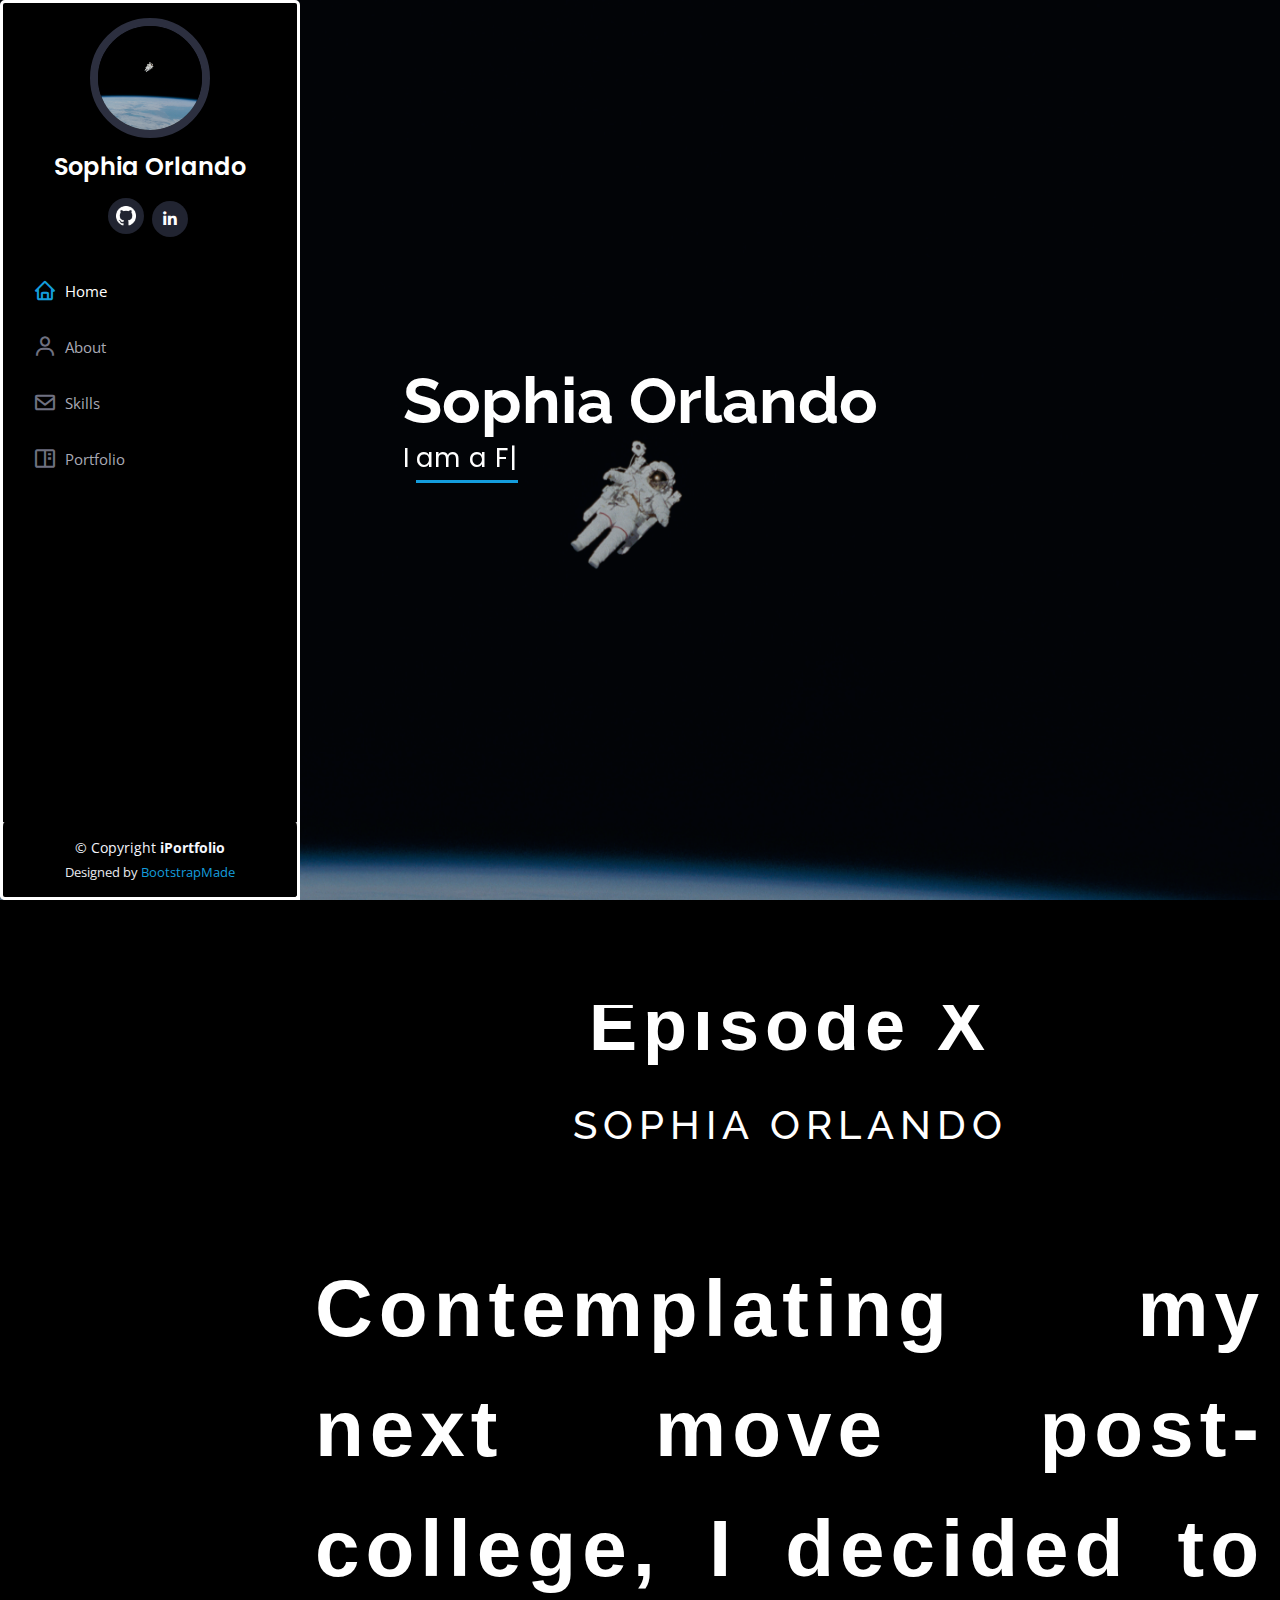
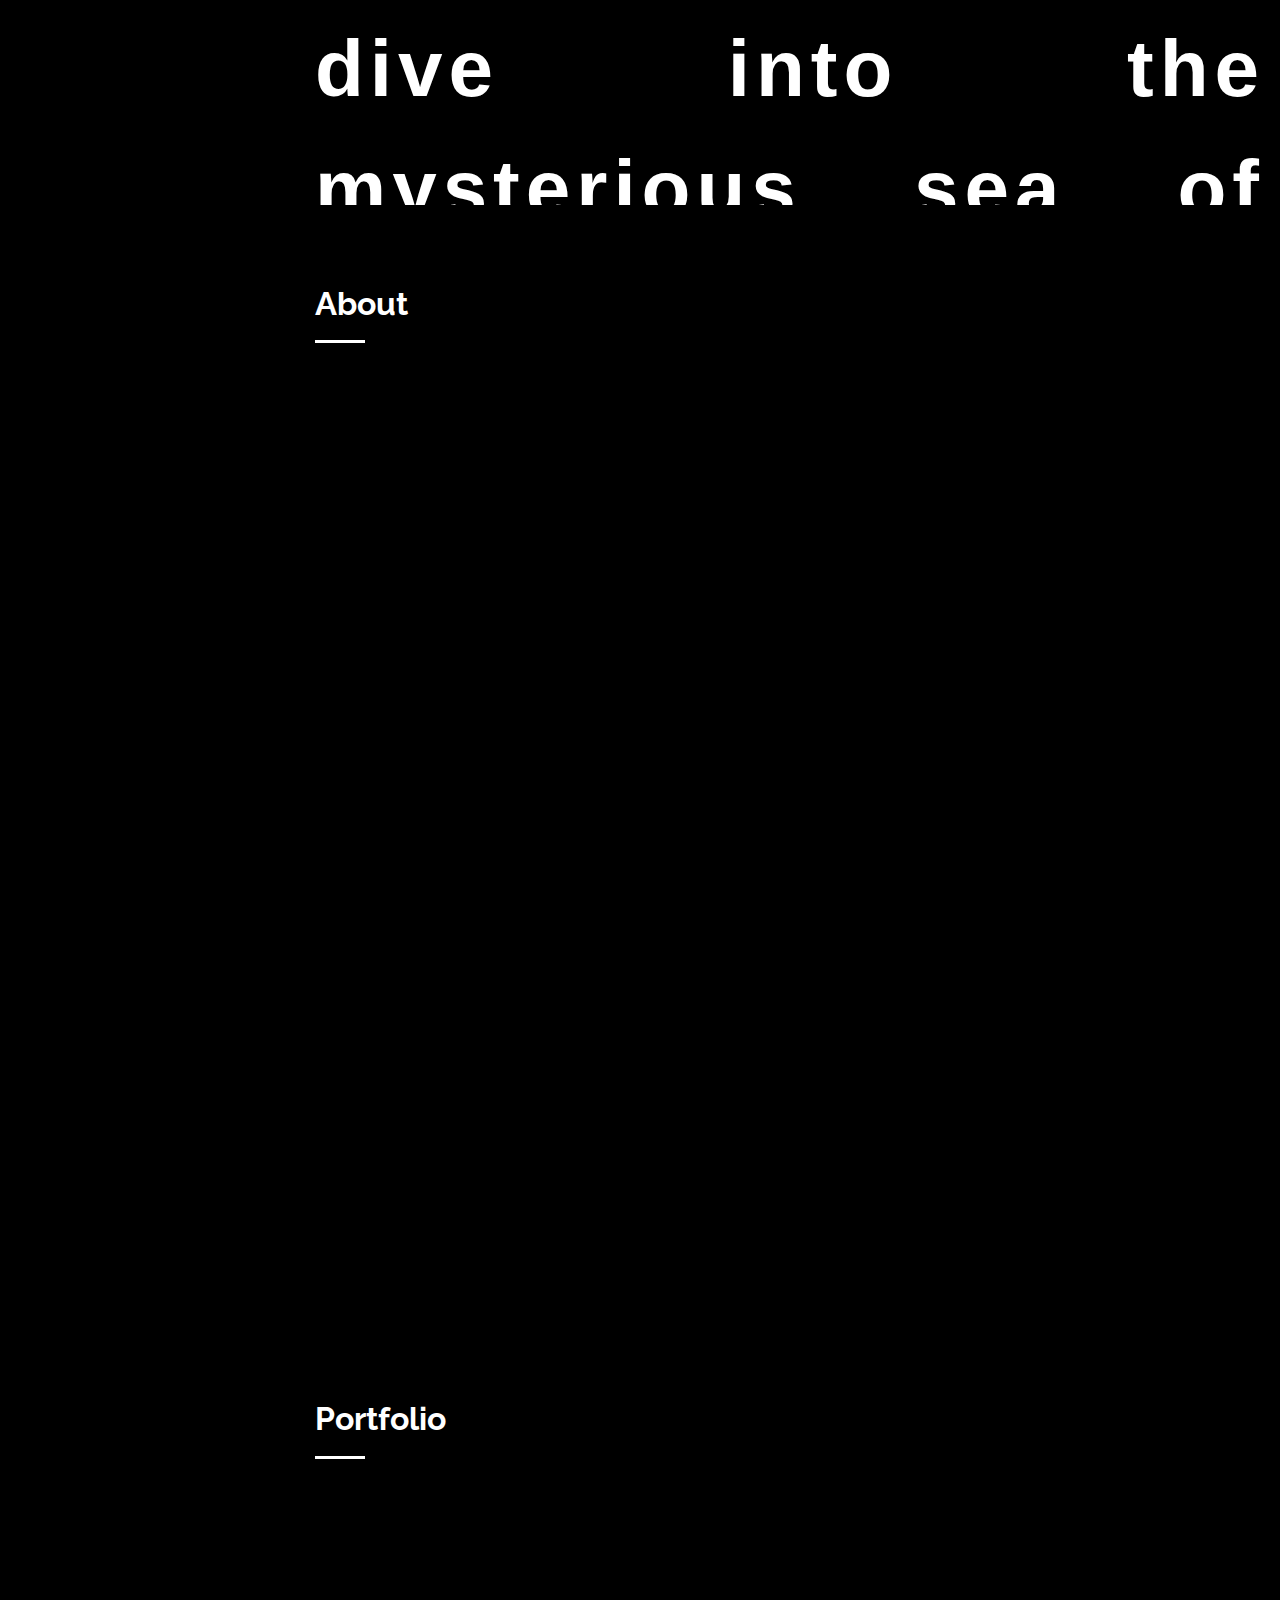
==== index.html @ bd3c4b98 "updated portfolio files" ====
<!DOCTYPE html>
<html lang="en">

<head>
  <meta charset="utf-8">
  <meta content="width=device-width, initial-scale=1.0" name="viewport">

  <title>iPortfolio Bootstrap Template - Index</title>
  <meta content="" name="description">
  <meta content="" name="keywords">

  <!-- Favicons -->
  <link href="assets/img/favicon.png" rel="icon">
  <link href="assets/img/apple-touch-icon.png" rel="apple-touch-icon">

  <!-- Google Fonts -->
  <link
    href="https://fonts.googleapis.com/css?family=Open+Sans:300,300i,400,400i,600,600i,700,700i|Raleway:300,300i,400,400i,500,500i,600,600i,700,700i|Poppins:300,300i,400,400i,500,500i,600,600i,700,700i"
    rel="stylesheet">

  <!-- Vendor CSS Files -->
  <link href="assets/vendor/bootstrap/css/bootstrap.min.css" rel="stylesheet">
  <link href="assets/vendor/icofont/icofont.min.css" rel="stylesheet">
  <link href="assets/vendor/boxicons/css/boxicons.min.css" rel="stylesheet">
  <link href="assets/vendor/venobox/venobox.css" rel="stylesheet">
  <link href="assets/vendor/owl.carousel/assets/owl.carousel.min.css" rel="stylesheet">
  <link href="assets/vendor/aos/aos.css" rel="stylesheet">

  <!-- Template Main CSS File -->
  <link href="assets/css/style.css" rel="stylesheet">

  <!-- =======================================================
  * Template Name: iPortfolio - v1.4.1
  * Template URL: https://bootstrapmade.com/iportfolio-bootstrap-portfolio-websites-template/
  * Author: BootstrapMade.com
  * License: https://bootstrapmade.com/license/
  ======================================================== -->
</head>

<body>

  <!-- ======= Mobile nav toggle button ======= -->
  <button type="button" class="mobile-nav-toggle d-xl-none"><i class="icofont-navigation-menu"></i></button>

  <!-- ======= Header ======= -->
  <header id="header">
    <div class="d-flex flex-column">

      <div class="profile">
        <img src="assets/img/nasa.jpg" alt="" class="img-fluid rounded-circle">
        <h1 class="text-light"><a href="index.html">Sophia Orlando</a></h1>
        <div class="social-links mt-3 text-center">
          <a href="https://github.com/sophiaorlando"><input class="bx bxl" type="image" src="./assets/img/gitlogo.png"
              style="width:20px;height:20px;" /></a>
          <a href="https://www.linkedin.com/in/sophia-m-orlando/" class="linkedin"><i class="bx bxl-linkedin"></i></a>
        </div>
      </div>

      <nav class="nav-menu">
        <ul>
          <li class="active"><a href="index.html"><i class="bx bx-home"></i> <span>Home</span></a></li>
          <li><a href="#about"><i class="bx bx-user"></i> <span>About</span></a></li>
          <li><a href="#features"><i class="bx bx-envelope"></i> Skills</a></li>
          <li><a href="#portfolio"><i class="bx bx-book-content"></i> Portfolio</a></li>

        </ul>
      </nav><!-- .nav-menu -->
      <button type="button" class="mobile-nav-toggle d-xl-none"><i class="icofont-navigation-menu"></i></button>

    </div>
  </header><!-- End Header -->

  <!-- ======= Hero Section ======= -->
  <section id="hero" class="d-flex flex-column justify-content-center align-items-center">
    <div class="hero-container" data-aos="fade-in">
      <h1>Sophia Orlando</h1>
      <p>I <span class="typed"
          data-typed-items="am a Full Stack Web Developer, am a Videographer, love Star Wars, play Golf, am an Astronomy nut "></span>
      </p>
    </div>
  </section><!-- End Hero -->

  <main id="main">

    <!-- ======= About Section ======= -->
    <section id="about" class="about">
      <div class="container">

        <!-- <div class="section-title">
          <h2>About</h2>
        </div> -->

        <div class="fade"></div>

        <section class="star-wars">
          <div class="crawl">
            <div class="title">
              <p>Episode X</p>
              <h1>Sophia Orlando</h1>
            </div>

            <p>Contemplating my next move post-college, I decided to dive into the mysterious sea of
              coding. The first time I had seen the words,
              "Hello, World!", pop up on my computer screen, I haven't looked back. Take a look at my skills and some
              of my recent projects.</p>
          </div>
        </section>
    </section>


    <!-- <p>Contemplating my next move post-college, I decided to deep dive into the mysterious sea of
            coding. The first time I had seen the words,
            "Hello, World!", pop up on my computer screen, I haven't looked back. Take a look at my skills and some
            of my most recent projects.</p> -->
    </div>
    <div class="container-fluid">
      <div class="section-title">
        <h2>About</h2>
      </div>
  
      <div class="row meInfo">
        
        <div class="col-lg-4" data-aos="fade-right">
          <img src="assets/img/profPic.png" class="img-fluid" alt="">
        </div>
        <div class="col-lg-8 pt-4 pt-lg-0 content" data-aos="fade-left">
          <h3>Front End &amp; Back End Web Developer.</h3>
          <div class="row">
            <div class="col-lg-12">
              <ul id="listStyle">
                <li><i class="icofont-rounded-right"></i> <strong>Birthday: </strong>27 April 1998</li>
                <li><i class="icofont-rounded-right"></i> <strong>Phone: </strong>(203) 321-6518</li>
                <li><i class="icofont-rounded-right"></i> <strong>Email: </strong><a href = "mailto: sophia19orlando@gmail.com">sophia19orlando@gmail.com</a></li>

                <li><i class="icofont-rounded-right"></i> <strong>City: </strong>Greater New York Area</li>
                <li><i class="icofont-rounded-right"></i> <strong>Degree: </strong>University of Arizona, Bachelor of Arts in Information
                  Science &amp; Electronic-Society</li>
              </ul>
            </div>
          </div>
        </div>
      </div>
    </div>
    <!-- </section>End About Section -->

    <!-- ======= Features Section ======= -->
    <section id="features" class="features">
      <div class="container-fluid" data-aos="fade-up">

        <div class="section-title">
          <h2>Skills</h2>
        </div>

        <div class="row">
          <div class="col-md-12">
            <div id="item"></div>
          </div>
        </div>
      </div>
    </section>
    
    <!-- End Features Section -->

    <!-- ======= Portfolio Section ======= -->
    <section id="portfolio" class="portfolio section-bg">
      <div class="container-fluid">

        <div class="section-title">
          <h2>Portfolio</h2>
        </div>

        <div class="row" data-aos="fade-up">
          <div class="col-lg-12 d-flex justify-content-center">
            <ul id="portfolio-flters">
              <li data-filter="*" class="filter-active">All</li>
            </ul>
          </div>
        </div>

        <div class="row portfolio-container" data-aos="fade-up" data-aos-delay="100">

          <div class="col-lg-4 col-md-6 portfolio-item filter-app">
            <div class="portfolio-wrap">
              <img src="assets/img/portfolio/NYTS.png" class="img-fluid" alt="">
              <div class="portfolio-links">
                <a href="assets/img/portfolio/NYTS.png" data-gall="portfolioGallery" class="venobox" title="App 1"><i
                    class="bx bx-plus"></i></a>
                <a href="NYTS-details.html" title="More Details"><i class="bx bx-link"></i></a>
              </div>
            </div>
          </div>

          <div class="col-lg-4 col-md-6 portfolio-item filter-web">
            <div class="portfolio-wrap">
              <img src="assets/img/portfolio/beachImg.png" class="img-fluid" alt="">
              <div class="portfolio-links">
                <a href="assets/img/portfolio/beachImg.png" data-gall="portfolioGallery" class="venobox"
                  title="Web 3"><i class="bx bx-plus"></i></a>
                <a href="Beach-details.html" title="More Details"><i class="bx bx-link"></i></a>
              </div>
            </div>
          </div>

          <div class="col-lg-4 col-md-6 portfolio-item filter-app">
            <div class="portfolio-wrap">
              <img src="assets/img/portfolio/visitorCenterImg.png" class="img-fluid" alt="">
              <div class="portfolio-links">
                <a href="assets/img/portfolio/visitorCenterImg.png" data-gall="portfolioGallery" class="venobox"
                  title="App 2"><i class="bx bx-plus"></i></a>
                <a href="VisitorCenter-details.html" title="More Details"><i class="bx bx-link"></i></a>
              </div>
            </div>
          </div>


        </div>

      </div>
    </section><!-- End Portfolio Section -->

    <!-- ======= Contact Section ======= -->
    <!--  -->

  </main><!-- End #main -->

  <!-- ======= Footer ======= -->
  <footer id="footer">
    <div class="container">
      <div class="copyright">
        &copy; Copyright <strong><span>iPortfolio</span></strong>
      </div>
      <div class="credits">
        <!-- All the links in the footer should remain intact. -->
        <!-- You can delete the links only if you purchased the pro version. -->
        <!-- Licensing information: https://bootstrapmade.com/license/ -->
        <!-- Purchase the pro version with working PHP/AJAX contact form: https://bootstrapmade.com/iportfolio-bootstrap-portfolio-websites-template/ -->
        Designed by <a href="https://bootstrapmade.com/">BootstrapMade</a>
      </div>
    </div>
  </footer><!-- End  Footer -->

  <a href="#" class="back-to-top"><i class="icofont-simple-up"></i></a>

  <!-- Vendor JS Files -->
  <script src="assets/vendor/jquery/jquery.min.js"></script>
  <script src="assets/vendor/bootstrap/js/bootstrap.bundle.min.js"></script>
  <script src="assets/vendor/jquery.easing/jquery.easing.min.js"></script>
  <script src="assets/vendor/php-email-form/validate.js"></script>
  <script src="assets/vendor/waypoints/jquery.waypoints.min.js"></script>
  <script src="assets/vendor/counterup/counterup.min.js"></script>
  <script src="assets/vendor/isotope-layout/isotope.pkgd.min.js"></script>
  <script src="assets/vendor/venobox/venobox.min.js"></script>
  <script src="assets/vendor/owl.carousel/owl.carousel.min.js"></script>
  <script src="assets/vendor/typed.js/typed.min.js"></script>
  <script src="assets/vendor/aos/aos.js"></script>

  <!-- Template Main JS File -->
  <script src="assets/js/main.js"></script>

</body>

</html>
---- assets/vendor/venobox/venobox.css ----
/* ------ venobox.css --------*/
.vbox-overlay *, .vbox-overlay *:before, .vbox-overlay *:after{
    -webkit-backface-visibility: hidden;
    -webkit-box-sizing:border-box;
    -moz-box-sizing:border-box;
    box-sizing:border-box;
}
.vbox-overlay * { 
    -webkit-backface-visibility: visible;
    backface-visibility: visible;
}
.vbox-overlay{
    display: -webkit-flex;
    display: flex;
    -webkit-flex-direction: column;
    flex-direction: column;
    -webkit-justify-content: center;
    justify-content: center;
    -webkit-align-items: center;
    align-items: center;
    position: fixed;
    left: 0;
    top: 0;
    bottom: 0;
    right: 0;
    z-index: 999999;
}

/* ----- navigation ----- */
.vbox-title{
    width: 100%;
    height: 40px;
    float: left;
    text-align: center;
    line-height: 28px;
    font-size: 12px;
    padding: 6px 50px;
    overflow: hidden;
    position: fixed;
    display: none;
    left: 0;
    z-index: 89;
}
.vbox-close{
    cursor: pointer;
    position: fixed;
    top: -1px;
    right: 0;
    width: 50px;
    height: 40px;
    padding: 6px;
    display: block;
    background-position:10px center;
    overflow: hidden;
    font-size: 24px;
    line-height: 1;
    text-align: center;
    z-index: 99;
}
.vbox-left{
    cursor: pointer;
    position: fixed;
    left: 0;
    height: 40px;
    overflow: hidden;
    line-height: 28px;
    font-size: 12px;
    z-index: 99;
    display: flex;
    align-items:center;
}
.vbox-num{
    display: inline-block;
    margin: 6px 0 6px 15px;
}
/* ----- Social share ----- */
.vbox-share{
    line-height: 28px;
    font-size: 12px;
    overflow: hidden;
    position: fixed;
    left: 0;
    z-index: 98;
    display: flex;
    align-items:center;
    justify-content: center;
    width: 100%;
    text-align: center;
}
.vbox-share svg{
    max-height: 28px;
    width: 28px;
    z-index: 10;
    margin-left: 12px;
    margin-top: 6px;
    margin-bottom: 6px;
    vertical-align: middle;
}


/* ----- navigation ARROWS ----- */
.vbox-next, .vbox-prev{
    position: fixed;
    top: 50%;
    margin-top: -15px;
    overflow: hidden;
    cursor: pointer;
    display: block;
    width: 45px;
    height: 45px;
    z-index: 99;
}
.vbox-next span, .vbox-prev span{
    position: relative;
    width: 20px;
    height: 20px;
    border: 2px solid transparent;
    border-top-color: #B6B6B6;
    border-right-color: #B6B6B6;
    text-indent: -100px;
    position: absolute;
    top: 8px;
    display: block;
}
.vbox-prev{
    left: 15px;
}
.vbox-next{
    right: 15px;
}
.vbox-prev span{
    left: 10px;
    -ms-transform: rotate(-135deg);
    -webkit-transform: rotate(-135deg);
    transform: rotate(-135deg);
}
.vbox-next span{
    -ms-transform: rotate(45deg);
    -webkit-transform: rotate(45deg);
    transform: rotate(45deg);
    right: 10px;
}
/* ------- inline window ------ */
.vbox-inline{
    width: 420px;
    height: 315px;
    height: 70vh;
    padding: 10px;
    background: #fff;
    margin: 0 auto;
    overflow: auto;
    text-align: left;
}
/* ------- Video & iFrames window ------ */
.venoframe{
    max-width: 100%;
    width: 100%;
    border: none;
    width: 100%;
    height: 260px;
    height: 70vh;
}
.venoframe.vbvid{
    height: 260px;
}
@media (min-width: 768px) {
    .venoframe, .vbox-inline{
        width: 90%;
        height: 360px;
        height: 70vh;
    }
    .venoframe.vbvid{
        width: 640px;
        height: 360px;
    }
}
@media (min-width: 992px) {
    .venoframe, .vbox-inline{
        max-width: 1200px;
        width: 80%;
        height: 540px;
        height: 70vh;
    }
    .venoframe.vbvid{
        width: 960px;
        height: 540px;
    }
}
/* 
Please do NOT edit this part! 
or at least read this note: http://i.imgur.com/7C0ws9e.gif
*/
.vbox-open{
    overflow: hidden;
}
.vbox-container{
    position: absolute;
    left: 0;
    right: 0;
    top: 0;
    bottom: 0;
    overflow-x: hidden;
    overflow-y: scroll;
    overflow-scrolling: touch;
    -webkit-overflow-scrolling: touch;
    z-index: 20;
    max-height: 100%;

}

.vbox-content{
    text-align: center;
    float: left;
    width: 100%;
    position: relative;
    overflow: hidden;
    padding: 20px 4%;
}
.vbox-container img{
    max-width: 100%;
    height: auto;
}
.vbox-figlio{
    box-shadow: 0 0 12px rgba(0,0,0,0.19), 0 6px 6px rgba(0,0,0,0.23);
    max-width: 100%;
    text-align: initial;
}
img.vbox-figlio{
    -webkit-user-select: none;
-khtml-user-select: none;
-moz-user-select: none;
-o-user-select: none;
user-select: none;
}
.vbox-content.swipe-left{
    margin-left: -200px !important;
}
.vbox-content.swipe-right{
    margin-left: 200px !important;
}
.vbox-animated{
    webkit-transition: margin 300ms ease-out;
    transition: margin 300ms ease-out;
}

/* ---------- preloader ----------
 * SPINKIT 
 * http://tobiasahlin.com/spinkit/
-------------------------------- */
.sk-double-bounce,.sk-rotating-plane{width:40px;height:40px;margin:40px auto}.sk-rotating-plane{background-color:#333;-webkit-animation:sk-rotatePlane 1.2s infinite ease-in-out;animation:sk-rotatePlane 1.2s infinite ease-in-out}@-webkit-keyframes sk-rotatePlane{0%{-webkit-transform:perspective(120px) rotateX(0) rotateY(0);transform:perspective(120px) rotateX(0) rotateY(0)}50%{-webkit-transform:perspective(120px) rotateX(-180.1deg) rotateY(0);transform:perspective(120px) rotateX(-180.1deg) rotateY(0)}100%{-webkit-transform:perspective(120px) rotateX(-180deg) rotateY(-179.9deg);transform:perspective(120px) rotateX(-180deg) rotateY(-179.9deg)}}@keyframes sk-rotatePlane{0%{-webkit-transform:perspective(120px) rotateX(0) rotateY(0);transform:perspective(120px) rotateX(0) rotateY(0)}50%{-webkit-transform:perspective(120px) rotateX(-180.1deg) rotateY(0);transform:perspective(120px) rotateX(-180.1deg) rotateY(0)}100%{-webkit-transform:perspective(120px) rotateX(-180deg) rotateY(-179.9deg);transform:perspective(120px) rotateX(-180deg) rotateY(-179.9deg)}}.sk-double-bounce{position:relative}.sk-double-bounce .sk-child{width:100%;height:100%;border-radius:50%;background-color:#333;opacity:.6;position:absolute;top:0;left:0;-webkit-animation:sk-doubleBounce 2s infinite ease-in-out;animation:sk-doubleBounce 2s infinite ease-in-out}.sk-chasing-dots .sk-child,.sk-spinner-pulse,.sk-three-bounce .sk-child{background-color:#333;border-radius:100%}.sk-double-bounce .sk-double-bounce2{-webkit-animation-delay:-1s;animation-delay:-1s}@-webkit-keyframes sk-doubleBounce{0%,100%{-webkit-transform:scale(0);transform:scale(0)}50%{-webkit-transform:scale(1);transform:scale(1)}}@keyframes sk-doubleBounce{0%,100%{-webkit-transform:scale(0);transform:scale(0)}50%{-webkit-transform:scale(1);transform:scale(1)}}.sk-wave{margin:40px auto;width:50px;height:40px;text-align:center;font-size:10px}.sk-wave .sk-rect{background-color:#333;height:100%;width:6px;display:inline-block;-webkit-animation:sk-waveStretchDelay 1.2s infinite ease-in-out;animation:sk-waveStretchDelay 1.2s infinite ease-in-out}.sk-wave .sk-rect1{-webkit-animation-delay:-1.2s;animation-delay:-1.2s}.sk-wave .sk-rect2{-webkit-animation-delay:-1.1s;animation-delay:-1.1s}.sk-wave .sk-rect3{-webkit-animation-delay:-1s;animation-delay:-1s}.sk-wave .sk-rect4{-webkit-animation-delay:-.9s;animation-delay:-.9s}.sk-wave .sk-rect5{-webkit-animation-delay:-.8s;animation-delay:-.8s}@-webkit-keyframes sk-waveStretchDelay{0%,100%,40%{-webkit-transform:scaleY(.4);transform:scaleY(.4)}20%{-webkit-transform:scaleY(1);transform:scaleY(1)}}@keyframes sk-waveStretchDelay{0%,100%,40%{-webkit-transform:scaleY(.4);transform:scaleY(.4)}20%{-webkit-transform:scaleY(1);transform:scaleY(1)}}.sk-wandering-cubes{margin:40px auto;width:40px;height:40px;position:relative}.sk-wandering-cubes .sk-cube{background-color:#333;width:10px;height:10px;position:absolute;top:0;left:0;-webkit-animation:sk-wanderingCube 1.8s ease-in-out -1.8s infinite both;animation:sk-wanderingCube 1.8s ease-in-out -1.8s infinite both}.sk-chasing-dots,.sk-spinner-pulse{width:40px;height:40px;margin:40px auto}.sk-wandering-cubes .sk-cube2{-webkit-animation-delay:-.9s;animation-delay:-.9s}@-webkit-keyframes sk-wanderingCube{0%{-webkit-transform:rotate(0);transform:rotate(0)}25%{-webkit-transform:translateX(30px) rotate(-90deg) scale(.5);transform:translateX(30px) rotate(-90deg) scale(.5)}50%{-webkit-transform:translateX(30px) translateY(30px) rotate(-179deg);transform:translateX(30px) translateY(30px) rotate(-179deg)}50.1%{-webkit-transform:translateX(30px) translateY(30px) rotate(-180deg);transform:translateX(30px) translateY(30px) rotate(-180deg)}75%{-webkit-transform:translateX(0) translateY(30px) rotate(-270deg) scale(.5);transform:translateX(0) translateY(30px) rotate(-270deg) scale(.5)}100%{-webkit-transform:rotate(-360deg);transform:rotate(-360deg)}}@keyframes sk-wanderingCube{0%{-webkit-transform:rotate(0);transform:rotate(0)}25%{-webkit-transform:translateX(30px) rotate(-90deg) scale(.5);transform:translateX(30px) rotate(-90deg) scale(.5)}50%{-webkit-transform:translateX(30px) translateY(30px) rotate(-179deg);transform:translateX(30px) translateY(30px) rotate(-179deg)}50.1%{-webkit-transform:translateX(30px) translateY(30px) rotate(-180deg);transform:translateX(30px) translateY(30px) rotate(-180deg)}75%{-webkit-transform:translateX(0) translateY(30px) rotate(-270deg) scale(.5);transform:translateX(0) translateY(30px) rotate(-270deg) scale(.5)}100%{-webkit-transform:rotate(-360deg);transform:rotate(-360deg)}}.sk-spinner-pulse{-webkit-animation:sk-pulseScaleOut 1s infinite ease-in-out;animation:sk-pulseScaleOut 1s infinite ease-in-out}@-webkit-keyframes sk-pulseScaleOut{0%{-webkit-transform:scale(0);transform:scale(0)}100%{-webkit-transform:scale(1);transform:scale(1);opacity:0}}@keyframes sk-pulseScaleOut{0%{-webkit-transform:scale(0);transform:scale(0)}100%{-webkit-transform:scale(1);transform:scale(1);opacity:0}}.sk-chasing-dots{position:relative;text-align:center;-webkit-animation:sk-chasingDotsRotate 2s infinite linear;animation:sk-chasingDotsRotate 2s infinite linear}.sk-chasing-dots .sk-child{width:60%;height:60%;display:inline-block;position:absolute;top:0;-webkit-animation:sk-chasingDotsBounce 2s infinite ease-in-out;animation:sk-chasingDotsBounce 2s infinite ease-in-out}.sk-chasing-dots .sk-dot2{top:auto;bottom:0;-webkit-animation-delay:-1s;animation-delay:-1s}@-webkit-keyframes sk-chasingDotsRotate{100%{-webkit-transform:rotate(360deg);transform:rotate(360deg)}}@keyframes sk-chasingDotsRotate{100%{-webkit-transform:rotate(360deg);transform:rotate(360deg)}}@-webkit-keyframes sk-chasingDotsBounce{0%,100%{-webkit-transform:scale(0);transform:scale(0)}50%{-webkit-transform:scale(1);transform:scale(1)}}@keyframes sk-chasingDotsBounce{0%,100%{-webkit-transform:scale(0);transform:scale(0)}50%{-webkit-transform:scale(1);transform:scale(1)}}.sk-three-bounce{margin:40px auto;width:80px;text-align:center}.sk-three-bounce .sk-child{width:20px;height:20px;display:inline-block;-webkit-animation:sk-three-bounce 1.4s ease-in-out 0s infinite both;animation:sk-three-bounce 1.4s ease-in-out 0s infinite both}.sk-circle .sk-child:before,.sk-fading-circle .sk-circle:before{display:block;border-radius:100%;content:'';background-color:#333}.sk-three-bounce .sk-bounce1{-webkit-animation-delay:-.32s;animation-delay:-.32s}.sk-three-bounce .sk-bounce2{-webkit-animation-delay:-.16s;animation-delay:-.16s}@-webkit-keyframes sk-three-bounce{0%,100%,80%{-webkit-transform:scale(0);transform:scale(0)}40%{-webkit-transform:scale(1);transform:scale(1)}}@keyframes sk-three-bounce{0%,100%,80%{-webkit-transform:scale(0);transform:scale(0)}40%{-webkit-transform:scale(1);transform:scale(1)}}.sk-circle{margin:40px auto;width:40px;height:40px;position:relative}.sk-circle .sk-child{width:100%;height:100%;position:absolute;left:0;top:0}.sk-circle .sk-child:before{margin:0 auto;width:15%;height:15%;-webkit-animation:sk-circleBounceDelay 1.2s infinite ease-in-out both;animation:sk-circleBounceDelay 1.2s infinite ease-in-out both}.sk-circle .sk-circle2{-webkit-transform:rotate(30deg);-ms-transform:rotate(30deg);transform:rotate(30deg)}.sk-circle .sk-circle3{-webkit-transform:rotate(60deg);-ms-transform:rotate(60deg);transform:rotate(60deg)}.sk-circle .sk-circle4{-webkit-transform:rotate(90deg);-ms-transform:rotate(90deg);transform:rotate(90deg)}.sk-circle .sk-circle5{-webkit-transform:rotate(120deg);-ms-transform:rotate(120deg);transform:rotate(120deg)}.sk-circle .sk-circle6{-webkit-transform:rotate(150deg);-ms-transform:rotate(150deg);transform:rotate(150deg)}.sk-circle .sk-circle7{-webkit-transform:rotate(180deg);-ms-transform:rotate(180deg);transform:rotate(180deg)}.sk-circle .sk-circle8{-webkit-transform:rotate(210deg);-ms-transform:rotate(210deg);transform:rotate(210deg)}.sk-circle .sk-circle9{-webkit-transform:rotate(240deg);-ms-transform:rotate(240deg);transform:rotate(240deg)}.sk-circle .sk-circle10{-webkit-transform:rotate(270deg);-ms-transform:rotate(270deg);transform:rotate(270deg)}.sk-circle .sk-circle11{-webkit-transform:rotate(300deg);-ms-transform:rotate(300deg);transform:rotate(300deg)}.sk-circle .sk-circle12{-webkit-transform:rotate(330deg);-ms-transform:rotate(330deg);transform:rotate(330deg)}.sk-circle .sk-circle2:before{-webkit-animation-delay:-1.1s;animation-delay:-1.1s}.sk-circle .sk-circle3:before{-webkit-animation-delay:-1s;animation-delay:-1s}.sk-circle .sk-circle4:before{-webkit-animation-delay:-.9s;animation-delay:-.9s}.sk-circle .sk-circle5:before{-webkit-animation-delay:-.8s;animation-delay:-.8s}.sk-circle .sk-circle6:before{-webkit-animation-delay:-.7s;animation-delay:-.7s}.sk-circle .sk-circle7:before{-webkit-animation-delay:-.6s;animation-delay:-.6s}.sk-circle .sk-circle8:before{-webkit-animation-delay:-.5s;animation-delay:-.5s}.sk-circle .sk-circle9:before{-webkit-animation-delay:-.4s;animation-delay:-.4s}.sk-circle .sk-circle10:before{-webkit-animation-delay:-.3s;animation-delay:-.3s}.sk-circle .sk-circle11:before{-webkit-animation-delay:-.2s;animation-delay:-.2s}.sk-circle .sk-circle12:before{-webkit-animation-delay:-.1s;animation-delay:-.1s}@-webkit-keyframes sk-circleBounceDelay{0%,100%,80%{-webkit-transform:scale(0);transform:scale(0)}40%{-webkit-transform:scale(1);transform:scale(1)}}@keyframes sk-circleBounceDelay{0%,100%,80%{-webkit-transform:scale(0);transform:scale(0)}40%{-webkit-transform:scale(1);transform:scale(1)}}.sk-cube-grid{width:40px;height:40px;margin:40px auto}.sk-cube-grid .sk-cube{width:33.33%;height:33.33%;background-color:#333;float:left;-webkit-animation:sk-cubeGridScaleDelay 1.3s infinite ease-in-out;animation:sk-cubeGridScaleDelay 1.3s infinite ease-in-out}.sk-cube-grid .sk-cube1{-webkit-animation-delay:.2s;animation-delay:.2s}.sk-cube-grid .sk-cube2{-webkit-animation-delay:.3s;animation-delay:.3s}.sk-cube-grid .sk-cube3{-webkit-animation-delay:.4s;animation-delay:.4s}.sk-cube-grid .sk-cube4{-webkit-animation-delay:.1s;animation-delay:.1s}.sk-cube-grid .sk-cube5{-webkit-animation-delay:.2s;animation-delay:.2s}.sk-cube-grid .sk-cube6{-webkit-animation-delay:.3s;animation-delay:.3s}.sk-cube-grid .sk-cube7{-webkit-animation-delay:0ms;animation-delay:0ms}.sk-cube-grid .sk-cube8{-webkit-animation-delay:.1s;animation-delay:.1s}.sk-cube-grid .sk-cube9{-webkit-animation-delay:.2s;animation-delay:.2s}@-webkit-keyframes sk-cubeGridScaleDelay{0%,100%,70%{-webkit-transform:scale3D(1,1,1);transform:scale3D(1,1,1)}35%{-webkit-transform:scale3D(0,0,1);transform:scale3D(0,0,1)}}@keyframes sk-cubeGridScaleDelay{0%,100%,70%{-webkit-transform:scale3D(1,1,1);transform:scale3D(1,1,1)}35%{-webkit-transform:scale3D(0,0,1);transform:scale3D(0,0,1)}}.sk-fading-circle{margin:40px auto;width:40px;height:40px;position:relative}.sk-fading-circle .sk-circle{width:100%;height:100%;position:absolute;left:0;top:0}.sk-fading-circle .sk-circle:before{margin:0 auto;width:15%;height:15%;-webkit-animation:sk-circleFadeDelay 1.2s infinite ease-in-out both;animation:sk-circleFadeDelay 1.2s infinite ease-in-out both}.sk-fading-circle .sk-circle2{-webkit-transform:rotate(30deg);-ms-transform:rotate(30deg);transform:rotate(30deg)}.sk-fading-circle .sk-circle3{-webkit-transform:rotate(60deg);-ms-transform:rotate(60deg);transform:rotate(60deg)}.sk-fading-circle .sk-circle4{-webkit-transform:rotate(90deg);-ms-transform:rotate(90deg);transform:rotate(90deg)}.sk-fading-circle .sk-circle5{-webkit-transform:rotate(120deg);-ms-transform:rotate(120deg);transform:rotate(120deg)}.sk-fading-circle .sk-circle6{-webkit-transform:rotate(150deg);-ms-transform:rotate(150deg);transform:rotate(150deg)}.sk-fading-circle .sk-circle7{-webkit-transform:rotate(180deg);-ms-transform:rotate(180deg);transform:rotate(180deg)}.sk-fading-circle .sk-circle8{-webkit-transform:rotate(210deg);-ms-transform:rotate(210deg);transform:rotate(210deg)}.sk-fading-circle .sk-circle9{-webkit-transform:rotate(240deg);-ms-transform:rotate(240deg);transform:rotate(240deg)}.sk-fading-circle .sk-circle10{-webkit-transform:rotate(270deg);-ms-transform:rotate(270deg);transform:rotate(270deg)}.sk-fading-circle .sk-circle11{-webkit-transform:rotate(300deg);-ms-transform:rotate(300deg);transform:rotate(300deg)}.sk-fading-circle .sk-circle12{-webkit-transform:rotate(330deg);-ms-transform:rotate(330deg);transform:rotate(330deg)}.sk-fading-circle .sk-circle2:before{-webkit-animation-delay:-1.1s;animation-delay:-1.1s}.sk-fading-circle .sk-circle3:before{-webkit-animation-delay:-1s;animation-delay:-1s}.sk-fading-circle .sk-circle4:before{-webkit-animation-delay:-.9s;animation-delay:-.9s}.sk-fading-circle .sk-circle5:before{-webkit-animation-delay:-.8s;animation-delay:-.8s}.sk-fading-circle .sk-circle6:before{-webkit-animation-delay:-.7s;animation-delay:-.7s}.sk-fading-circle .sk-circle7:before{-webkit-animation-delay:-.6s;animation-delay:-.6s}.sk-fading-circle .sk-circle8:before{-webkit-animation-delay:-.5s;animation-delay:-.5s}.sk-fading-circle .sk-circle9:before{-webkit-animation-delay:-.4s;animation-delay:-.4s}.sk-fading-circle .sk-circle10:before{-webkit-animation-delay:-.3s;animation-delay:-.3s}.sk-fading-circle .sk-circle11:before{-webkit-animation-delay:-.2s;animation-delay:-.2s}.sk-fading-circle .sk-circle12:before{-webkit-animation-delay:-.1s;animation-delay:-.1s}@-webkit-keyframes sk-circleFadeDelay{0%,100%,39%{opacity:0}40%{opacity:1}}@keyframes sk-circleFadeDelay{0%,100%,39%{opacity:0}40%{opacity:1}}.sk-folding-cube{margin:40px auto;width:40px;height:40px;position:relative;-webkit-transform:rotateZ(45deg);transform:rotateZ(45deg)}.sk-folding-cube .sk-cube{float:left;width:50%;height:50%;position:relative;-webkit-transform:scale(1.1);-ms-transform:scale(1.1);transform:scale(1.1)}.sk-folding-cube .sk-cube:before{content:'';position:absolute;top:0;left:0;width:100%;height:100%;background-color:#333;-webkit-animation:sk-foldCubeAngle 2.4s infinite linear both;animation:sk-foldCubeAngle 2.4s infinite linear both;-webkit-transform-origin:100% 100%;-ms-transform-origin:100% 100%;transform-origin:100% 100%}.sk-folding-cube .sk-cube2{-webkit-transform:scale(1.1) rotateZ(90deg);transform:scale(1.1) rotateZ(90deg)}.sk-folding-cube .sk-cube3{-webkit-transform:scale(1.1) rotateZ(180deg);transform:scale(1.1) rotateZ(180deg)}.sk-folding-cube .sk-cube4{-webkit-transform:scale(1.1) rotateZ(270deg);transform:scale(1.1) rotateZ(270deg)}.sk-folding-cube .sk-cube2:before{-webkit-animation-delay:.3s;animation-delay:.3s}.sk-folding-cube .sk-cube3:before{-webkit-animation-delay:.6s;animation-delay:.6s}.sk-folding-cube .sk-cube4:before{-webkit-animation-delay:.9s;animation-delay:.9s}@-webkit-keyframes sk-foldCubeAngle{0%,10%{-webkit-transform:perspective(140px) rotateX(-180deg);transform:perspective(140px) rotateX(-180deg);opacity:0}25%,75%{-webkit-transform:perspective(140px) rotateX(0);transform:perspective(140px) rotateX(0);opacity:1}100%,90%{-webkit-transform:perspective(140px) rotateY(180deg);transform:perspective(140px) rotateY(180deg);opacity:0}}@keyframes sk-foldCubeAngle{0%,10%{-webkit-transform:perspective(140px) rotateX(-180deg);transform:perspective(140px) rotateX(-180deg);opacity:0}25%,75%{-webkit-transform:perspective(140px) rotateX(0);transform:perspective(140px) rotateX(0);opacity:1}100%,90%{-webkit-transform:perspective(140px) rotateY(180deg);transform:perspective(140px) rotateY(180deg);opacity:0}}
---- assets/css/style.css ----
/**
* Template Name: iPortfolio - v1.4.1
* Template URL: https://bootstrapmade.com/iportfolio-bootstrap-portfolio-websites-template/
* Author: BootstrapMade.com
* License: https://bootstrapmade.com/license/
*/

/*--------------------------------------------------------------
# General
--------------------------------------------------------------*/
body {
  font-family: "Open Sans", sans-serif;
  color: white;
  background-color:black;
}

a {
  color: #149ddd;
}

a:hover {
  color: #37b3ed;
  text-decoration: none;
}

h1, h2, h3, h4, h5, h6 {
  font-family: "Raleway", sans-serif;
}

/*--------------------------------------------------------------
# Back to top button
--------------------------------------------------------------*/
.back-to-top {
  position: fixed;
  display: none;
  width: 40px;
  height: 40px;
  border-radius: 50px;
  right: 15px;
  bottom: 15px;
  background: #149ddd;
  color: #fff;
  transition: display 0.5s ease-in-out;
  z-index: 99999;
}

.back-to-top i {
  font-size: 24px;
  position: absolute;
  top: 7px;
  left: 8px;
}

.back-to-top:hover {
  color: #fff;
  background: #2eafec;
  transition: background 0.2s ease-in-out;
}

/*--------------------------------------------------------------
# Header
--------------------------------------------------------------*/
#header {
  position: fixed;
  top: 0;
  left: 0;
  bottom: 0;
  width: 300px;
  transition: all ease-in-out 0.5s;
  z-index: 9997;
  transition: all 0.5s;
  padding: 0 15px;
  background-color: black;
  border-style:solid;
  border-radius:5px 5px 0px 5px;
  border-color:white;
  /* background-image: url("./assets/img/stars.jpg"); */
  overflow-y: auto;
}


#header .profile img {
  margin: 15px auto;
  display: block;
  width: 120px;
  border: 8px solid #2c2f3f;
}

#header .profile h1 {
  font-size: 24px;
  margin: 0;
  padding: 0;
  font-weight: 600;
  -moz-text-align-last: center;
  text-align-last: center;
  font-family: "Poppins", sans-serif;
}

#header .profile h1 a, #header .profile h1 a:hover {
  color: #fff;
  text-decoration: none;
}

#header .profile .social-links a {
  font-size: 18px;
  display: inline-block;
  background: #212431;
  color: #fff;
  line-height: 1;
  padding: 8px 0;
  margin-right: 4px;
  border-radius: 50%;
  text-align: center;
  width: 36px;
  height: 36px;
  transition: 0.3s;
}

#header .profile .social-links a:hover {
  background: #149ddd;
  color: #fff;
  text-decoration: none;
}

#main {
  margin-left: 300px;
}

@media (max-width: 1199px) {
  #header {
    left: -300px;
  }
  #main {
    margin-left: 0;
  }
}

/*--------------------------------------------------------------
# Navigation Menu
--------------------------------------------------------------*/
/* Desktop Navigation */
.nav-menu {
  padding-top: 30px;
}

.nav-menu * {
  margin: 0;
  padding: 0;
  list-style: none;
}

.nav-menu > ul > li {
  position: relative;
  white-space: nowrap;
}

.nav-menu a {
  display: flex;
  align-items: center;
  color: #a8a9b4;
  padding: 12px 15px;
  margin-bottom: 8px;
  transition: 0.3s;
  font-size: 15px;
}

.nav-menu a i {
  font-size: 24px;
  padding-right: 8px;
  color: #6f7180;
}

.nav-menu a:hover, .nav-menu .active > a, .nav-menu li:hover > a {
  text-decoration: none;
  color: #fff;
}

.nav-menu a:hover i, .nav-menu .active > a i, .nav-menu li:hover > a i {
  color: #149ddd;
}

/* Mobile Navigation */
.mobile-nav-toggle {
  position: fixed;
  right: 15px;
  top: 15px;
  z-index: 9998;
  border: 0;
  background: none;
  font-size: 24px;
  transition: all 0.4s;
  outline: none !important;
  line-height: 1;
  cursor: pointer;
  text-align: right;
}

.mobile-nav-toggle i {
  color: #149ddd;
}

.mobile-nav-active {
  overflow: hidden;
}

.mobile-nav-active #header {
  left: 0;
}

.mobile-nav-active .mobile-nav-toggle i {
  color: #fff;
}

/*--------------------------------------------------------------
# Hero Section
--------------------------------------------------------------*/
#hero {
  width: 100%;
  height: 100vh;
  background: url("../img/nasa.jpg") top center;
  background-size: cover;
}

#hero:before {
  content: "";
  background: rgba(5, 13, 24, 0.3);
  position: absolute;
  bottom: 0;
  top: 0;
  left: 0;
  right: 0;
  z-index: 1;
}

#hero .hero-container {
  position: relative;
  z-index: 2;
  min-width: 300px;
}

#hero h1 {
  margin: 0 0 10px 0;
  font-size: 64px;
  font-weight: 700;
  line-height: 56px;
  color: #fff;
}

#hero p {
  color: #fff;
  margin-bottom: 50px;
  font-size: 26px;
  font-family: "Poppins", sans-serif;
}

#hero p span {
  color: #fff;
  padding-bottom: 4px;
  letter-spacing: 1px;
  border-bottom: 3px solid #149ddd;
}

@media (min-width: 1024px) {
  #hero {
    background-attachment: fixed;
  }
}

@media (max-width: 768px) {
  #hero h1 {
    font-size: 28px;
    line-height: 36px;
  }
  #hero h2 {
    font-size: 18px;
    line-height: 24px;
    margin-bottom: 30px;
  }
}

/*--------------------------------------------------------------
# Sections General
--------------------------------------------------------------*/
section {
  padding: 60px 0;
  overflow: hidden;
}

.section-bg {
  background: #f5f8fd;
}

.section-title {
  padding-bottom: 30px;
  margin-top:20px;
}

.section-title h2 {
  font-size: 32px;
  font-weight: bold;
  margin-bottom: 20px;
  padding-bottom: 20px;
  position: relative;
  color: white;
}

.section-title h2::after {
  content: '';
  position: absolute;
  display: block;
  width: 50px;
  height: 3px;
  background: white;
  bottom: 0;
  left: 0;
}

.section-title p {
  margin-bottom: 0;
}

/* Set the scrolling animation and position it */
#content {
  animation: scroll 100s linear 16s;
  position: absolute;
  top: 100%;
  margin:2px;
}

#title, #subtitle {
  text-align: center;
}

@keyframes scroll {
    0% {
        top: 100%;
    }
    100% {
        top: -170%;
    }
}

/*--------------------------------------------------------------
# About
--------------------------------------------------------------*/
#about{
  background-image: url("https://images.unsplash.com/photo-1520034475321-cbe63696469a?ixlib=rb-1.2.1&ixid=eyJhcHBfaWQiOjEyMDd9&auto=format&fit=crop&w=1350&q=80");

}

.about .content h3 {
  font-weight: 700;
  font-size: 26px;
  color: white;
}

#listStyle li {
  list-style-type: none;

}

.about .content ul {
  list-style: none;
  padding: 0;
  margin-top:5px;
}

.about .content ul li {
  padding-bottom: 10px;

}

.about .content ul i {
  font-size: 20px;
  padding-right: 2px;
  color: white;
}

.about .content p:last-child {
  margin-bottom: 0;
}


.fade {
  position: relative;
  width: 100%;
  min-height: 5vh;
  top: -25px;
  background-image: linear-gradient(0deg, transparent, black 75%);
  z-index: 1;
}

.star-wars {
  display: flex;
  justify-content: center;
  position: relative;
  height: 800px;
  color: white;
  font-family: 'Pathway Gothic One', sans-serif;
  font-size: 500%;
  font-weight: 600;
  letter-spacing: 6px;
  line-height: 150%;
  perspective: 400px;
  text-align: justify;
}

.crawl {
  position: relative;
  /* top: 99999px; */
  top:-100px;
  transform-origin: 50% 100%;
  animation: crawl 140s linear;
  animation-iteration-count: infinite;

}
p{
  color:white;
}
.crawl > .title {
  font-size: 90%;
  text-align: center;
  animation-iteration-count: infinite;


}

.crawl > .title h1 {
  margin: 0 0 100px;
  text-transform: uppercase;
  animation-iteration-count: infinite;

}

@keyframes crawl {
0% {
    top: 0px;
    transform: rotateX(20deg)  translateZ(0);
  }
100% { 
    top: -6000px;
    transform: rotateX(25deg) translateZ(-2500px);
  }
}

.meInfo{
  background-color:black;
  margin-top:15px;
}


/*--------------------------------------------------------------
# Facts
--------------------------------------------------------------*/
.facts {
  padding-bottom: 30px;
}

.facts .count-box {
  padding: 30px;
  width: 100%;
}

.facts .count-box i {
  display: block;
  font-size: 44px;
  color: #149ddd;
  float: left;
}

.facts .count-box span {
  font-size: 48px;
  line-height: 40px;
  display: block;
  font-weight: 700;
  color: #050d18;
  margin-left: 60px;
}

.facts .count-box p {
  padding: 15px 0 0 0;
  margin: 0 0 0 60px;
  font-family: "Raleway", sans-serif;
  font-size: 14px;
  color: #122f57;
}

.facts .count-box a {
  font-weight: 600;
  display: block;
  margin-top: 20px;
  color: #122f57;
  font-size: 15px;
  font-family: "Poppins", sans-serif;
  transition: ease-in-out 0.3s;
}

.facts .count-box a:hover {
  color: #1f5297;
}

/*--------------------------------------------------------------
# Features
--------------------------------------------------------------*/
.features {
  padding-top: 0px;
  background-color:black
}

.features .icon-box {
  display: flex;
  align-items: center;
  padding: 20px;
  transition: 0.3s;
  border: 1px solid #eef0ef;
}

.features .icon-box i {
  font-size: 32px;
  padding-right: 10px;
  line-height: 1;
}

.features .icon-box h3 {
  font-weight: 700;
  margin: 0;
  padding: 0;
  line-height: 1;
  font-size: 16px;
}

.features .icon-box h3 a {
  color: #37423b;
  transition: 0.3s;
}

.features .icon-box:hover {
  border-color: #5fcf80;
}

.features .icon-box:hover h3 a {
  color: #5fcf80;
}

.hello{
  float:left;
  width:33.3%;
}

/*--------------------------------------------------------------
# Akills
--------------------------------------------------------------*/
.skills .progress {
  height: 50px;
  display: block;
  background: none;
}

.skills .progress .skill {
  padding: 10px 0;
  margin: 0 0 6px 0;
  text-transform: uppercase;
  display: block;
  font-weight: 600;
  font-family: "Poppins", sans-serif;
  color: #050d18;
}

.skills .progress .skill .val {
  float: right;
  font-style: normal;
}

.skills .progress-bar-wrap {
  background: #dce8f8;
}

.skills .progress-bar {
  width: 1px;
  height: 10px;
  transition: .9s;
  background-color: #149ddd;
}

/*--------------------------------------------------------------
# Resume
--------------------------------------------------------------*/
.resume .resume-title {
  font-size: 26px;
  font-weight: 700;
  margin-top: 20px;
  margin-bottom: 20px;
  color: #050d18;
}

.resume .resume-item {
  padding: 0 0 20px 20px;
  margin-top: -2px;
  border-left: 2px solid #1f5297;
  position: relative;
}

.resume .resume-item h4 {
  line-height: 18px;
  font-size: 18px;
  font-weight: 600;
  text-transform: uppercase;
  font-family: "Poppins", sans-serif;
  color: #050d18;
  margin-bottom: 10px;
}

.resume .resume-item h5 {
  font-size: 16px;
  background: #e4edf9;
  padding: 5px 15px;
  display: inline-block;
  font-weight: 600;
  margin-bottom: 10px;
}

.resume .resume-item ul {
  padding-left: 20px;
}

.resume .resume-item ul li {
  padding-bottom: 10px;
}

.resume .resume-item:last-child {
  padding-bottom: 0;
}

.resume .resume-item::before {
  content: "";
  position: absolute;
  width: 16px;
  height: 16px;
  border-radius: 50px;
  left: -9px;
  top: 0;
  background: #fff;
  border: 2px solid #1f5297;
}

/*--------------------------------------------------------------
# Portfolio
--------------------------------------------------------------*/
.portfolio .portfolio-item {
  margin-bottom: 30px;
}

.portfolio{
  background-color:black;
}

.portfolio #portfolio-flters {
  padding: 0;
  margin: 0 auto 35px auto;
  list-style: none;
  text-align: center;
  background: #fff;
  border-radius: 50px;
  padding: 2px 15px;
}

.portfolio #portfolio-flters li {
  cursor: pointer;
  display: inline-block;
  padding: 10px 15px 8px 15px;
  font-size: 14px;
  font-weight: 600;
  line-height: 1;
  text-transform: uppercase;
  color: #272829;
  margin-bottom: 5px;
  transition: all 0.3s ease-in-out;
}

.portfolio #portfolio-flters li:hover, .portfolio #portfolio-flters li.filter-active {
  color: #149ddd;
}

.portfolio #portfolio-flters li:last-child {
  margin-right: 0;
}

.portfolio .portfolio-wrap {
  transition: 0.3s;
  position: relative;
  overflow: hidden;
  z-index: 1;
  border-style:solid;
  border-radius:5px;
  border-color:white;
}

.portfolio .portfolio-wrap::before {
  content: "";
  background: rgba(255, 255, 255, 0.5);
  position: absolute;
  left: 0;
  right: 0;
  top: 0;
  bottom: 0;
  transition: all ease-in-out 0.3s;
  z-index: 2;
  opacity: 0;
}

.portfolio .portfolio-wrap .portfolio-links {
  opacity: 1;
  left: 0;
  right: 0;
  bottom: -60px;
  z-index: 3;
  position: absolute;
  transition: all ease-in-out 0.3s;
  display: flex;
  justify-content: center;
}

.portfolio .portfolio-wrap .portfolio-links a {
  color: #fff;
  font-size: 28px;
  text-align: center;
  background: rgba(20, 157, 221, 0.75);
  transition: 0.3s;
  width: 50%;
}

.portfolio .portfolio-wrap .portfolio-links a:hover {
  background: rgba(20, 157, 221, 0.95);
}

.portfolio .portfolio-wrap .portfolio-links a + a {
  border-left: 1px solid #37b3ed;
}

.portfolio .portfolio-wrap:hover::before {
  top: 0;
  left: 0;
  right: 0;
  bottom: 0;
  opacity: 1;
}

.portfolio .portfolio-wrap:hover .portfolio-links {
  opacity: 1;
  bottom: 0;
}

/*--------------------------------------------------------------
# Services
--------------------------------------------------------------*/
.services .icon-box {
  margin-bottom: 20px;
}

.services .icon {
  float: left;
  display: flex;
  align-items: center;
  justify-content: center;
  width: 54px;
  height: 54px;
  background: #149ddd;
  border-radius: 50%;
  transition: 0.5s;
  border: 1px solid #149ddd;
}

.services .icon i {
  color: #fff;
  font-size: 24px;
}

.services .icon-box:hover .icon {
  background: #fff;
}

.services .icon-box:hover .icon i {
  color: #149ddd;
}

.services .title {
  margin-left: 80px;
  font-weight: 700;
  margin-bottom: 15px;
  font-size: 18px;
}

.services .title a {
  color: #343a40;
}

.services .title a:hover {
  color: #149ddd;
}

.services .description {
  margin-left: 80px;
  line-height: 24px;
  font-size: 14px;
}

/*--------------------------------------------------------------
# Testimonials
--------------------------------------------------------------*/
.testimonials .testimonial-item {
  box-sizing: content-box;
  text-align: center;
  min-height: 320px;
}

.testimonials .testimonial-item .testimonial-img {
  width: 90px;
  border-radius: 50%;
  margin: 0 auto;
}

.testimonials .testimonial-item h3 {
  font-size: 18px;
  font-weight: bold;
  margin: 10px 0 5px 0;
  color: #111;
}

.testimonials .testimonial-item h4 {
  font-size: 14px;
  color: #999;
  margin: 0;
}

.testimonials .testimonial-item .quote-icon-left, .testimonials .testimonial-item .quote-icon-right {
  color: #c3e8fa;
  font-size: 26px;
}

.testimonials .testimonial-item .quote-icon-left {
  display: inline-block;
  left: -5px;
  position: relative;
}

.testimonials .testimonial-item .quote-icon-right {
  display: inline-block;
  right: -5px;
  position: relative;
  top: 10px;
}

.testimonials .testimonial-item p {
  font-style: italic;
  margin: 0 15px 15px 15px;
  padding: 20px;
  background: #fff;
  position: relative;
  margin-bottom: 35px;
  border-radius: 6px;
  box-shadow: 0px 2px 15px rgba(0, 0, 0, 0.1);
}

.testimonials .testimonial-item p::after {
  content: "";
  width: 0;
  height: 0;
  border-top: 20px solid #fff;
  border-right: 20px solid transparent;
  border-left: 20px solid transparent;
  position: absolute;
  bottom: -20px;
  left: calc(50% - 20px);
}

.testimonials .owl-nav, .testimonials .owl-dots {
  margin-top: 5px;
  text-align: center;
}

.testimonials .owl-dot {
  display: inline-block;
  margin: 0 5px;
  width: 12px;
  height: 12px;
  border-radius: 50%;
  background-color: #ddd !important;
}

.testimonials .owl-dot.active {
  background-color: #149ddd !important;
}

@media (max-width: 767px) {
  .testimonials {
    margin: 30px 10px;
  }
}

/*--------------------------------------------------------------
# Contact
--------------------------------------------------------------*/
.contact {
  padding-bottom: 130px;
}

.contact .info {
  padding: 30px;
  background: #fff;
  width: 100%;
  box-shadow: 0 0 24px 0 rgba(0, 0, 0, 0.12);
}

.contact .info i {
  font-size: 20px;
  color: #149ddd;
  float: left;
  width: 44px;
  height: 44px;
  background: #dff3fc;
  display: flex;
  justify-content: center;
  align-items: center;
  border-radius: 50px;
  transition: all 0.3s ease-in-out;
}

.contact .info h4 {
  padding: 0 0 0 60px;
  font-size: 22px;
  font-weight: 600;
  margin-bottom: 5px;
  color: #050d18;
}

.contact .info p {
  padding: 0 0 10px 60px;
  margin-bottom: 20px;
  font-size: 14px;
  color: #173b6c;
}

.contact .info .email p {
  padding-top: 5px;
}

.contact .info .social-links {
  padding-left: 60px;
}

.contact .info .social-links a {
  font-size: 18px;
  display: inline-block;
  background: #333;
  color: #fff;
  line-height: 1;
  padding: 8px 0;
  border-radius: 50%;
  text-align: center;
  width: 36px;
  height: 36px;
  transition: 0.3s;
  margin-right: 10px;
}

.contact .info .social-links a:hover {
  background: #149ddd;
  color: #fff;
}

.contact .info .email:hover i, .contact .info .address:hover i, .contact .info .phone:hover i {
  background: #149ddd;
  color: #fff;
}

.contact .php-email-form {
  width: 100%;
  padding: 30px;
  background: #fff;
  box-shadow: 0 0 24px 0 rgba(0, 0, 0, 0.12);
}

.contact .php-email-form .form-group {
  padding-bottom: 8px;
}

.contact .php-email-form .validate {
  display: none;
  color: red;
  margin: 0 0 15px 0;
  font-weight: 400;
  font-size: 13px;
}

.contact .php-email-form .error-message {
  display: none;
  color: #fff;
  background: #ed3c0d;
  text-align: left;
  padding: 15px;
  font-weight: 600;
}

.contact .php-email-form .error-message br + br {
  margin-top: 25px;
}

.contact .php-email-form .sent-message {
  display: none;
  color: #fff;
  background: #18d26e;
  text-align: center;
  padding: 15px;
  font-weight: 600;
}

.contact .php-email-form .loading {
  display: none;
  background: #fff;
  text-align: center;
  padding: 15px;
}

.contact .php-email-form .loading:before {
  content: "";
  display: inline-block;
  border-radius: 50%;
  width: 24px;
  height: 24px;
  margin: 0 10px -6px 0;
  border: 3px solid #18d26e;
  border-top-color: #eee;
  -webkit-animation: animate-loading 1s linear infinite;
  animation: animate-loading 1s linear infinite;
}

.contact .php-email-form input, .contact .php-email-form textarea {
  border-radius: 0;
  box-shadow: none;
  font-size: 14px;
}

.contact .php-email-form input {
  height: 44px;
}

.contact .php-email-form textarea {
  padding: 10px 12px;
}

.contact .php-email-form button[type="submit"] {
  background: #149ddd;
  border: 0;
  padding: 10px 24px;
  color: #fff;
  transition: 0.4s;
  border-radius: 4px;
}

.contact .php-email-form button[type="submit"]:hover {
  background: #37b3ed;
}

@-webkit-keyframes animate-loading {
  0% {
    transform: rotate(0deg);
  }
  100% {
    transform: rotate(360deg);
  }
}

@keyframes animate-loading {
  0% {
    transform: rotate(0deg);
  }
  100% {
    transform: rotate(360deg);
  }
}

/*--------------------------------------------------------------
# Breadcrumbs
--------------------------------------------------------------*/
.breadcrumbs {
  padding: 20px 0;
  background: black;
  color:white;
}

.breadcrumbs h2 {
  font-size: 26px;
  font-weight: 300;
}

.breadcrumbs ol {
  display: flex;
  flex-wrap: wrap;
  list-style: none;
  padding: 0;
  margin: 0;
  font-size: 15px;
}

.breadcrumbs ol li + li {
  padding-left: 10px;
}

.breadcrumbs ol li + li::before {
  display: inline-block;
  padding-right: 10px;
  color: #0e2442;
  content: "/";
}

@media (max-width: 768px) {
  .breadcrumbs .d-flex {
    display: block !important;
  }
  .breadcrumbs ol {
    display: block;
  }
  .breadcrumbs ol li {
    display: inline-block;
  }
}

/*--------------------------------------------------------------
# Portfolio Details
--------------------------------------------------------------*/
.portfolio-details {
  padding-top: 40px;
}

.portfolio-details .portfolio-details-container {
  position: relative;
}

.portfolio-details .portfolio-details-carousel {
  position: relative;
  z-index: 1;
}

.portfolio-details .portfolio-details-carousel .owl-nav, .portfolio-details .portfolio-details-carousel .owl-dots {
  margin-top: 5px;
  text-align: left;
}

.portfolio-details .portfolio-details-carousel .owl-dot {
  display: inline-block;
  margin: 0 10px 0 0;
  width: 12px;
  height: 12px;
  border-radius: 50%;
  background-color: #ddd !important;
}

.portfolio-details .portfolio-details-carousel .owl-dot.active {
  background-color: #149ddd !important;
}

.portfolio-details .portfolio-info {
  padding: 30px;
  position: absolute;
  right: 0;
  bottom: -70px;
  background: black;
  color:white;
  box-shadow: 0px 2px 15px rgba(0, 0, 0, 0.1);
  z-index: 2;
}

.portfolio-details .portfolio-info h3 {
  font-size: 22px;
  font-weight: 400;
  margin-bottom: 20px;
  padding-bottom: 20px;
  border-bottom: 1px solid #eee;
}

.portfolio-details .portfolio-info ul {
  list-style: none;
  padding: 0;
  font-size: 15px;
}

.portfolio-details .portfolio-info ul li + li {
  margin-top: 10px;
}

.portfolio-details .portfolio-description {
  padding-top: 50px;
}

.portfolio-details .portfolio-description h2 {
  width: 50%;
  font-size: 26px;
  font-weight: 400;
  margin-bottom: 20px;
}

.portfolio-details .portfolio-description p {
  padding: 0;
}

@media (max-width: 768px) {
  .portfolio-details .portfolio-description h2 {
    width: 100%;
  }
  .portfolio-details .portfolio-info {
    position: static;
    margin-top: 30px;
  }
}

/*--------------------------------------------------------------
# Footer
--------------------------------------------------------------*/
#footer {
  padding: 15px;
  color: #f4f6fd;
  font-size: 14px;
  position: fixed;
  left: 0;
  bottom: 0;
  width: 300px;
  z-index: 9999;
  background: black;
  border-style:solid;
  border-top:0px;
  border-radius:5px;
  border-color:white;

}

#footer .copyright {
  text-align: center;
}

#footer .credits {
  padding-top: 5px;
  text-align: center;
  font-size: 13px;
  color: #eaebf0;
}

@media (max-width: 1199px) {
  #footer {
    position: static;
    width: auto;
    padding-right: 20px 15px;
  }
}
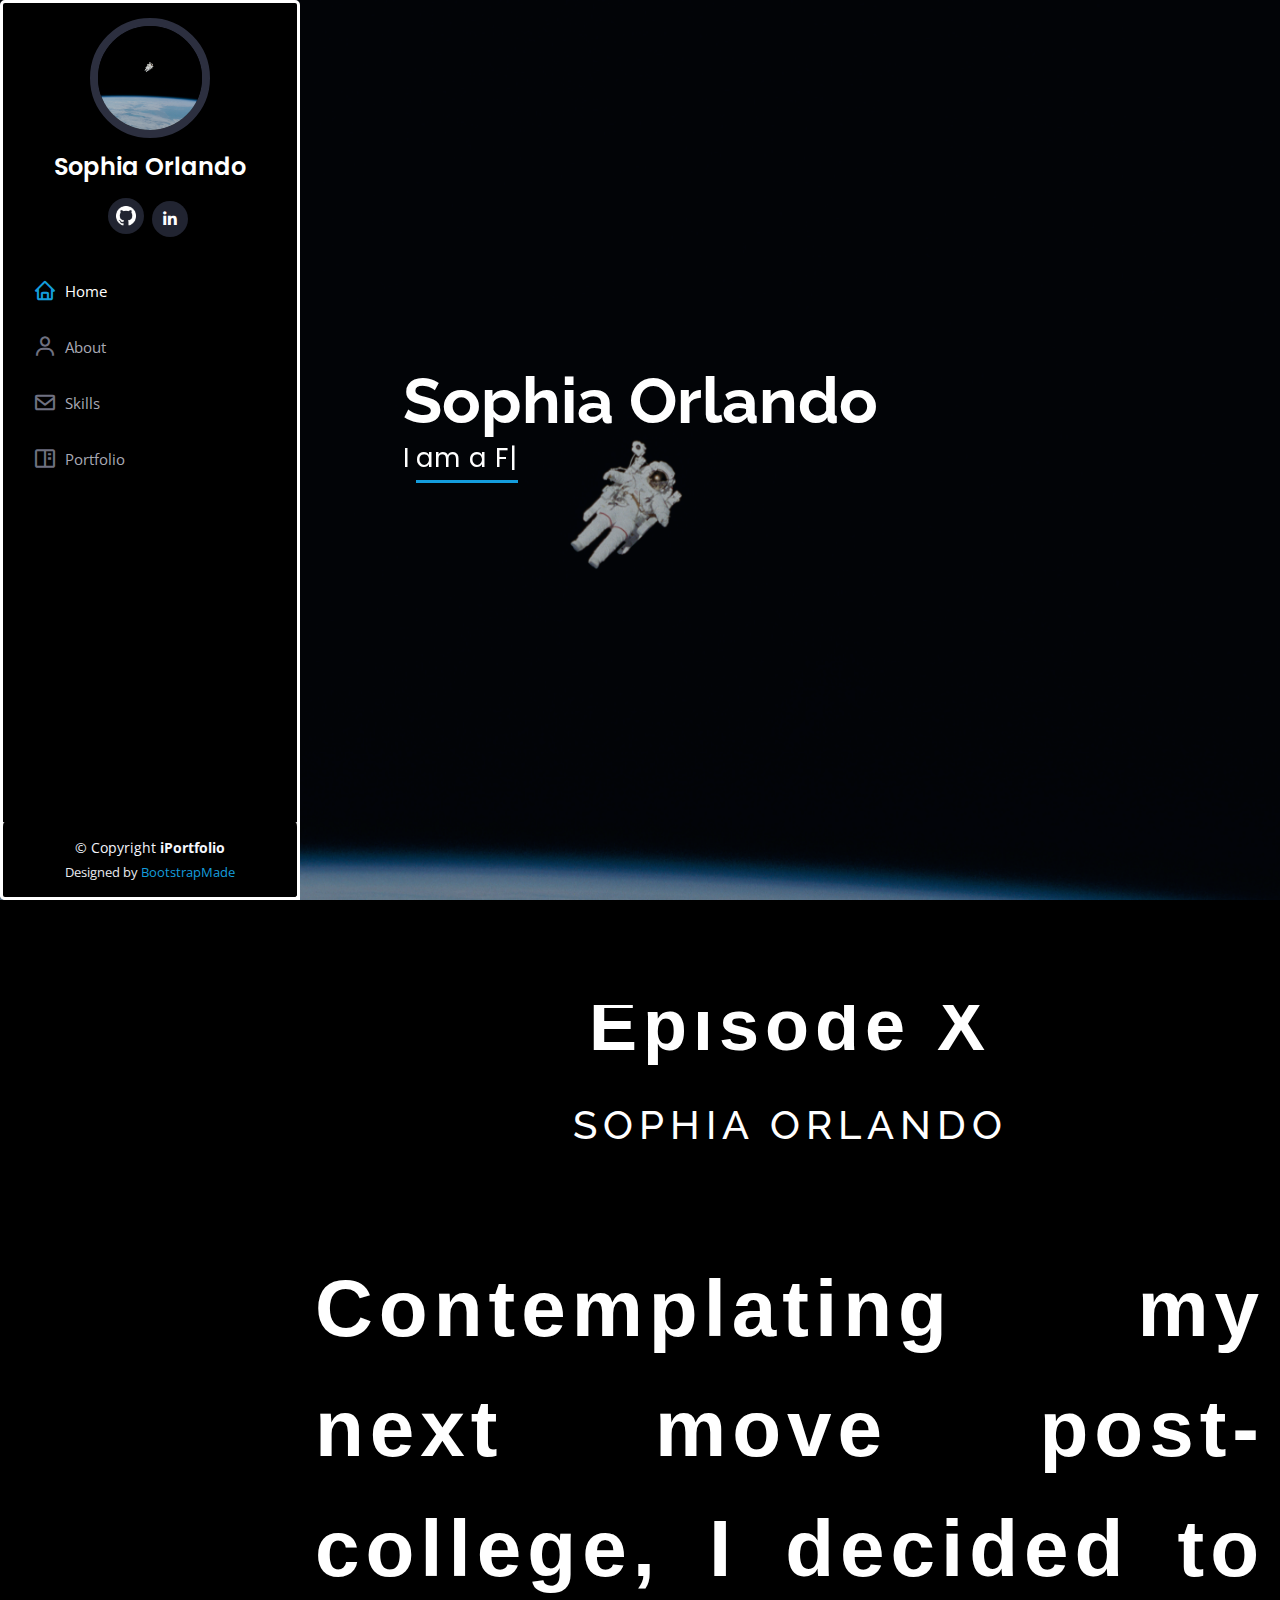
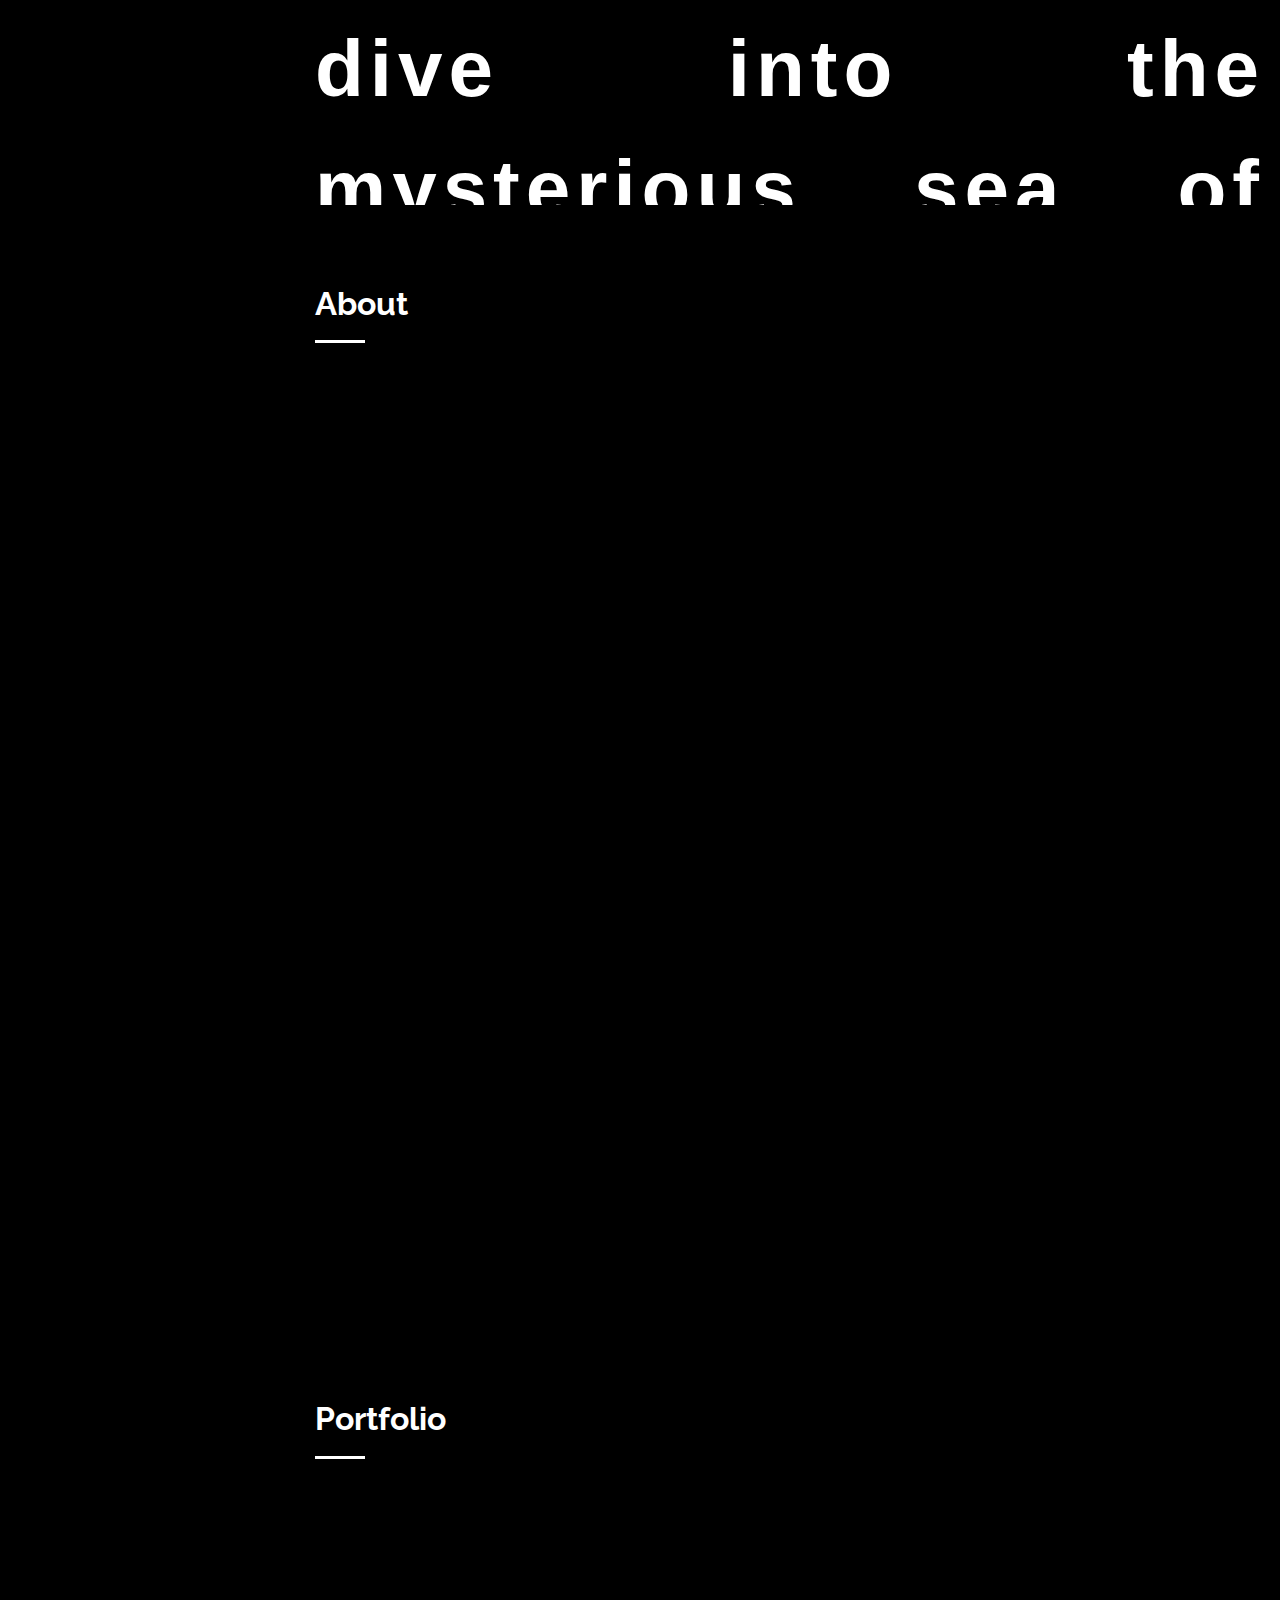
==== commit e92e4e48: "updated" ====
--- a/index.html
+++ b/index.html
@@ -117,9 +117,9 @@
       <div class="section-title">
         <h2>About</h2>
       </div>
-  
+
       <div class="row meInfo">
-        
+
         <div class="col-lg-4" data-aos="fade-right">
           <img src="assets/img/profPic.png" class="img-fluid" alt="">
         </div>
@@ -129,11 +129,11 @@
             <div class="col-lg-12">
               <ul id="listStyle">
                 <li><i class="icofont-rounded-right"></i> <strong>Birthday: </strong>27 April 1998</li>
-                <li><i class="icofont-rounded-right"></i> <strong>Phone: </strong>(203) 321-6518</li>
-                <li><i class="icofont-rounded-right"></i> <strong>Email: </strong><a href = "mailto: sophia19orlando@gmail.com">sophia19orlando@gmail.com</a></li>
-
+                <li><i class="icofont-rounded-right"></i> <strong>Email: </strong><a
+                    href="mailto: sophia19orlando@gmail.com">sophia19orlando@gmail.com</a></li>
                 <li><i class="icofont-rounded-right"></i> <strong>City: </strong>Greater New York Area</li>
-                <li><i class="icofont-rounded-right"></i> <strong>Degree: </strong>University of Arizona, Bachelor of Arts in Information
+                <li><i class="icofont-rounded-right"></i> <strong>Degree: </strong>University of Arizona, Bachelor of
+                  Arts in Information
                   Science &amp; Electronic-Society</li>
               </ul>
             </div>
@@ -158,7 +158,7 @@
         </div>
       </div>
     </section>
-    
+
     <!-- End Features Section -->
 
     <!-- ======= Portfolio Section ======= -->
@@ -173,13 +173,17 @@
           <div class="col-lg-12 d-flex justify-content-center">
             <ul id="portfolio-flters">
               <li data-filter="*" class="filter-active">All</li>
+              <li data-filter=".filter-fullStack">Full Stack Projects</li>
+              <li data-filter=".filter-videography">Videography</li>
+              <li data-filter=".filter-igtv">IGTV</li>
+
             </ul>
           </div>
         </div>
 
         <div class="row portfolio-container" data-aos="fade-up" data-aos-delay="100">
 
-          <div class="col-lg-4 col-md-6 portfolio-item filter-app">
+          <div class="col-lg-4 col-md-6 portfolio-item filter-fullStack">
             <div class="portfolio-wrap">
               <img src="assets/img/portfolio/NYTS.png" class="img-fluid" alt="">
               <div class="portfolio-links">
@@ -190,7 +194,7 @@
             </div>
           </div>
 
-          <div class="col-lg-4 col-md-6 portfolio-item filter-web">
+          <div class="col-lg-4 col-md-6 portfolio-item filter-fullStack">
             <div class="portfolio-wrap">
               <img src="assets/img/portfolio/beachImg.png" class="img-fluid" alt="">
               <div class="portfolio-links">
@@ -201,13 +205,63 @@
             </div>
           </div>
 
-          <div class="col-lg-4 col-md-6 portfolio-item filter-app">
+          <div class="col-lg-4 col-md-6 portfolio-item filter-fullStack">
             <div class="portfolio-wrap">
               <img src="assets/img/portfolio/visitorCenterImg.png" class="img-fluid" alt="">
               <div class="portfolio-links">
                 <a href="assets/img/portfolio/visitorCenterImg.png" data-gall="portfolioGallery" class="venobox"
                   title="App 2"><i class="bx bx-plus"></i></a>
                 <a href="VisitorCenter-details.html" title="More Details"><i class="bx bx-link"></i></a>
+              </div>
+            </div>
+          </div>
+          <div class="col-lg-4 col-md-6 portfolio-item filter-videography">
+            <div class="portfolio-wrap">
+              <img src="assets/img/portfolio/Disney.jpg" class="img-fluid" alt="">
+              <div class="portfolio-links">
+                <a href="assets/img/portfolio/Disney.jpg" data-gall="portfolioGallery" class="venobox"
+                  title="App 2"><i class="bx bx-plus"></i></a>
+                <a href="Disney-details.html" title="More Details"><i class="bx bx-link"></i></a>
+              </div>
+            </div>
+          </div>
+          <div class="col-lg-4 col-md-6 portfolio-item filter-videography">
+            <div class="portfolio-wrap">
+              <img src="assets/img/portfolio/Flag-Iceland.jpg" class="img-fluid" alt="">
+              <div class="portfolio-links">
+                <a href="assets/img/portfolio/Flag-Iceland.jpg" data-gall="portfolioGallery" class="venobox"
+                  title="App 2"><i class="bx bx-plus"></i></a>
+                <a href="Iceland-details.html" title="More Details"><i class="bx bx-link"></i></a>
+              </div>
+            </div>
+          </div>
+          <div class="col-lg-4 col-md-6 portfolio-item filter-videography">
+            <div class="portfolio-wrap">
+              <img src="assets/img/portfolio/Germany.jpg" class="img-fluid" alt="">
+              <div class="portfolio-links">
+                <a href="assets/img/portfolio/Germany.jpg" data-gall="portfolioGallery" class="venobox"
+                  title="App 2"><i class="bx bx-plus"></i></a>
+                <a href="Germany-details.html" title="More Details"><i class="bx bx-link"></i></a>
+              </div>
+            </div>
+          </div>
+          <div class="col-lg-4 col-md-6 portfolio-item filter-igtv">
+            <div class="portfolio-wrap">
+              <img src="assets/img/portfolio/LLF.jpg" class="img-fluid" alt="">
+              <div class="portfolio-links">
+                <a href="assets/img/portfolio/LLF.jpg" data-gall="portfolioGallery" class="venobox"
+                  title="App 2"><i class="bx bx-plus"></i></a>
+                <a href="LLF-details.html" title="More Details"><i class="bx bx-link"></i></a>
+              </div>
+            </div>
+          </div>
+          <div class="col-lg-4 col-md-6 portfolio-item filter-igtv">
+            <div class="portfolio-wrap">
+              <img src="assets/img/portfolio/Zion.jpg" class="img-fluid" alt="">
+              <div class="portfolio-links">
+                <a href="assets/img/portfolio/Zion.jpg" data-gall="portfolioGallery" class="venobox"
+                  title="App 2"><i class="bx bx-plus"></i></a>
+                <a href="Zion-details.html" title="More Details"><i class="bx bx-link"></i></a>
               </div>
             </div>
           </div>
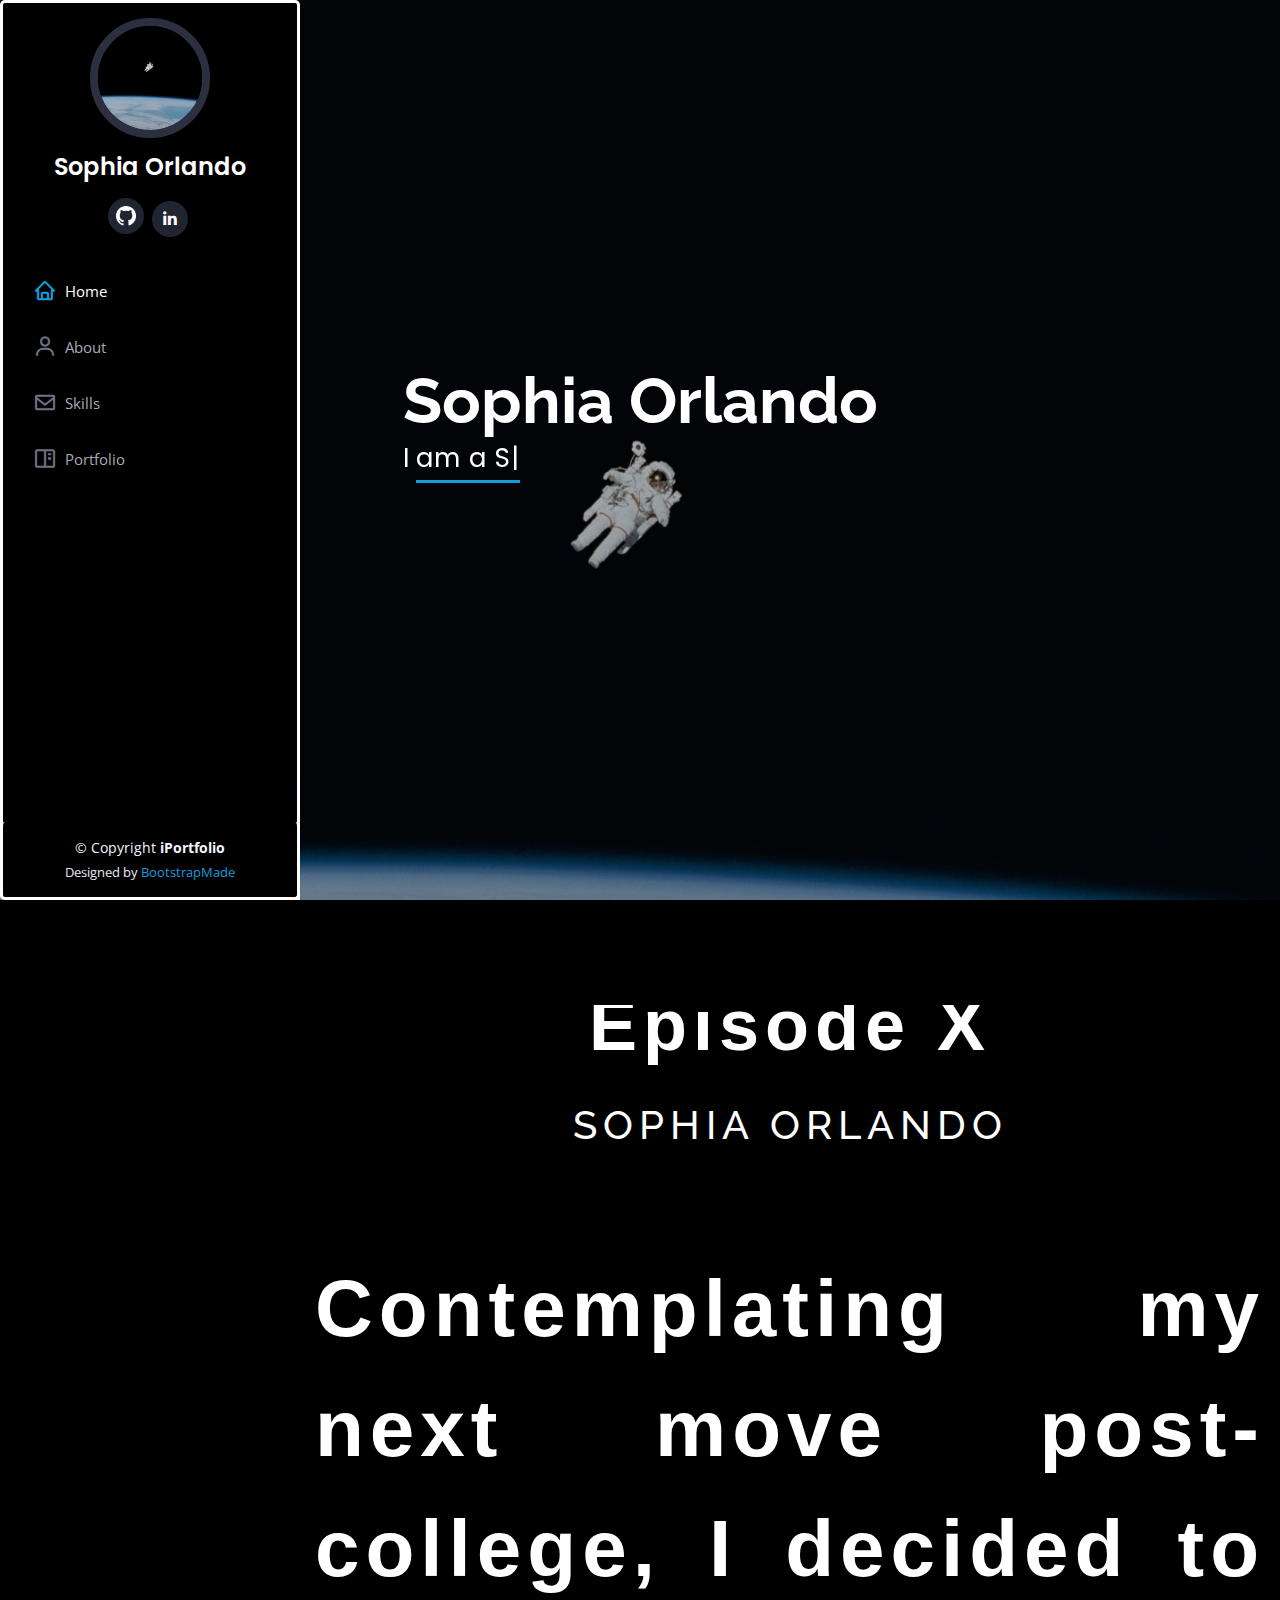
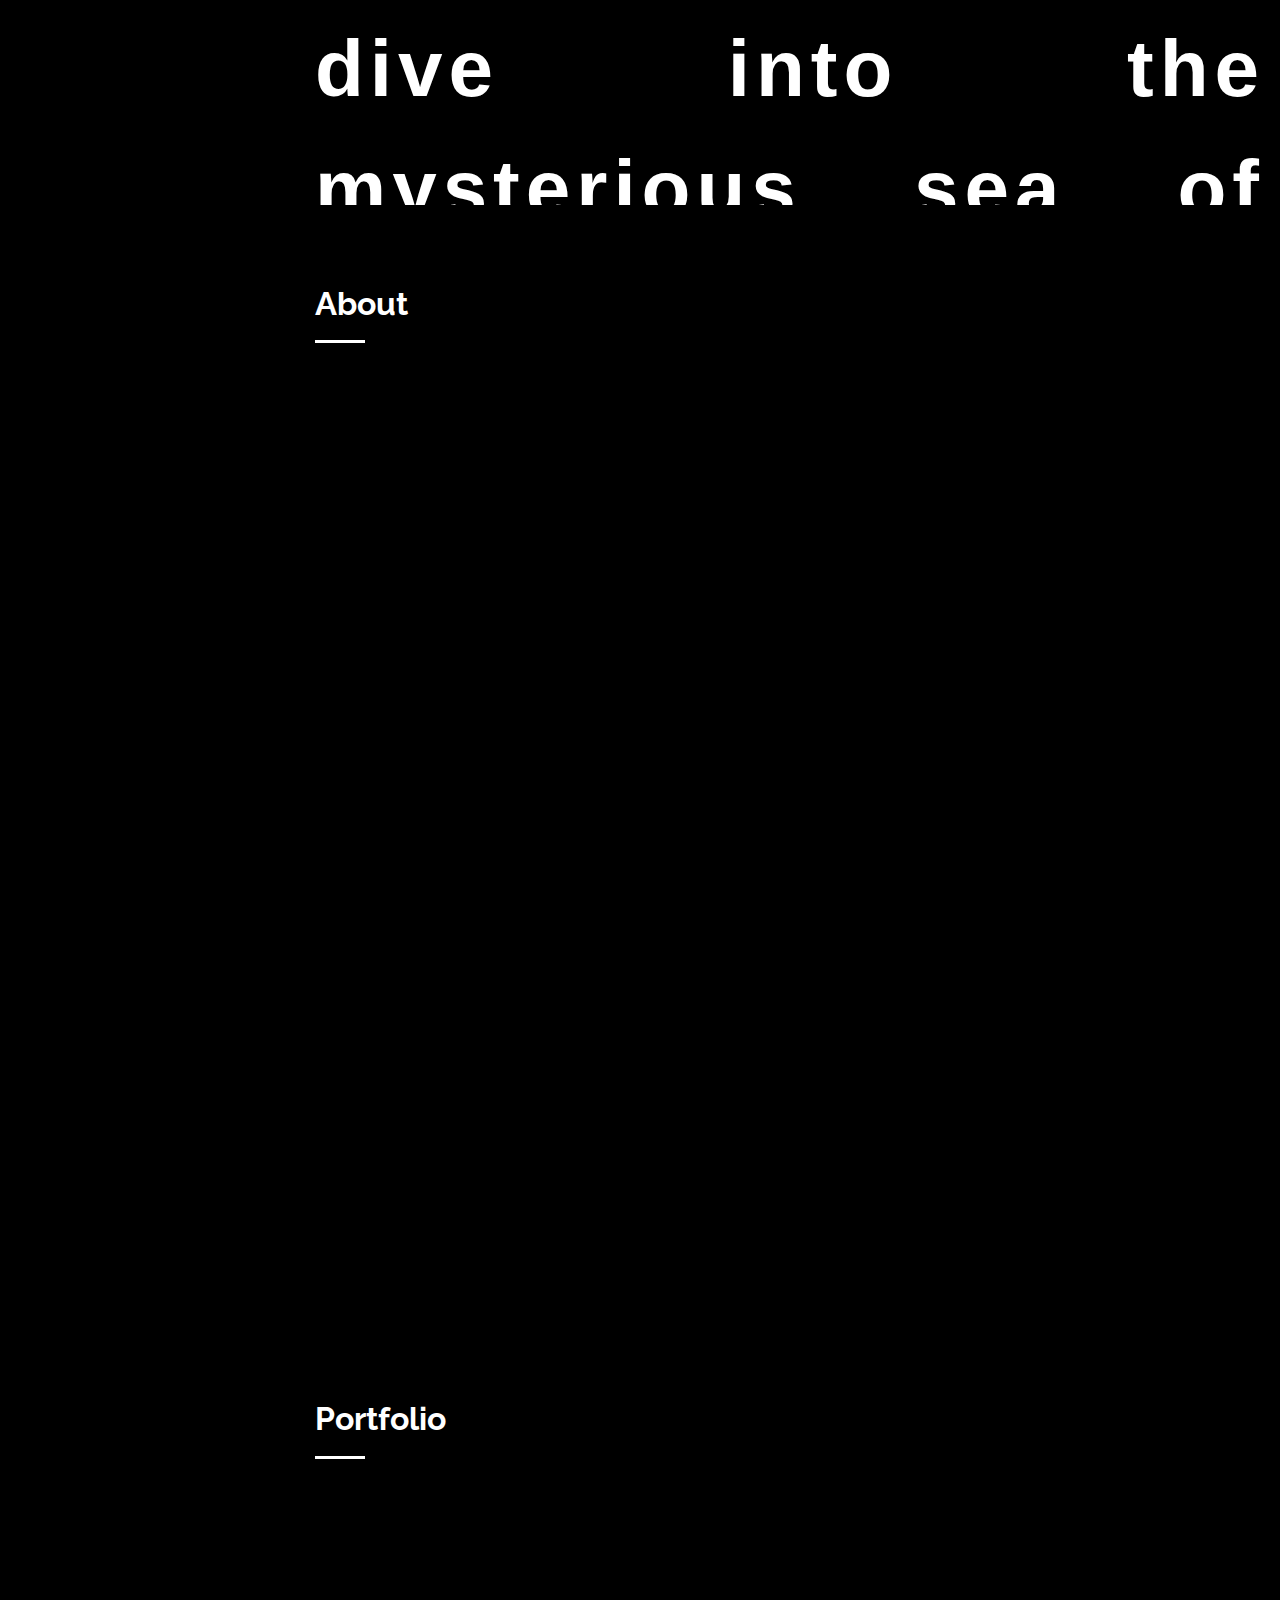
==== commit 9b531cbf: "updated" ====
--- a/index.html
+++ b/index.html
@@ -75,7 +75,7 @@
     <div class="hero-container" data-aos="fade-in">
       <h1>Sophia Orlando</h1>
       <p>I <span class="typed"
-          data-typed-items="am a Full Stack Web Developer, am a Videographer, love Star Wars, play Golf, am an Astronomy nut "></span>
+          data-typed-items="am a Software Engineer, am a Videographer, love Star Wars, play Golf, am an Astronomy nut "></span>
       </p>
     </div>
   </section><!-- End Hero -->
@@ -215,6 +215,16 @@
               </div>
             </div>
           </div>
+          <div class="col-lg-4 col-md-6 portfolio-item filter-fullStack">
+            <div class="portfolio-wrap">
+              <img src="assets/img/portfolio/BudgetTracker.png" class="img-fluid" alt="">
+              <div class="portfolio-links">
+                <a href="assets/img/portfolio/BudgetTracker.png" data-gall="portfolioGallery" class="venobox"
+                  title="App 2"><i class="bx bx-plus"></i></a>
+                <a href="BudgetTracker-details.html" title="More Details"><i class="bx bx-link"></i></a>
+              </div>
+            </div>
+          </div>
           <div class="col-lg-4 col-md-6 portfolio-item filter-videography">
             <div class="portfolio-wrap">
               <img src="assets/img/portfolio/Disney.jpg" class="img-fluid" alt="">
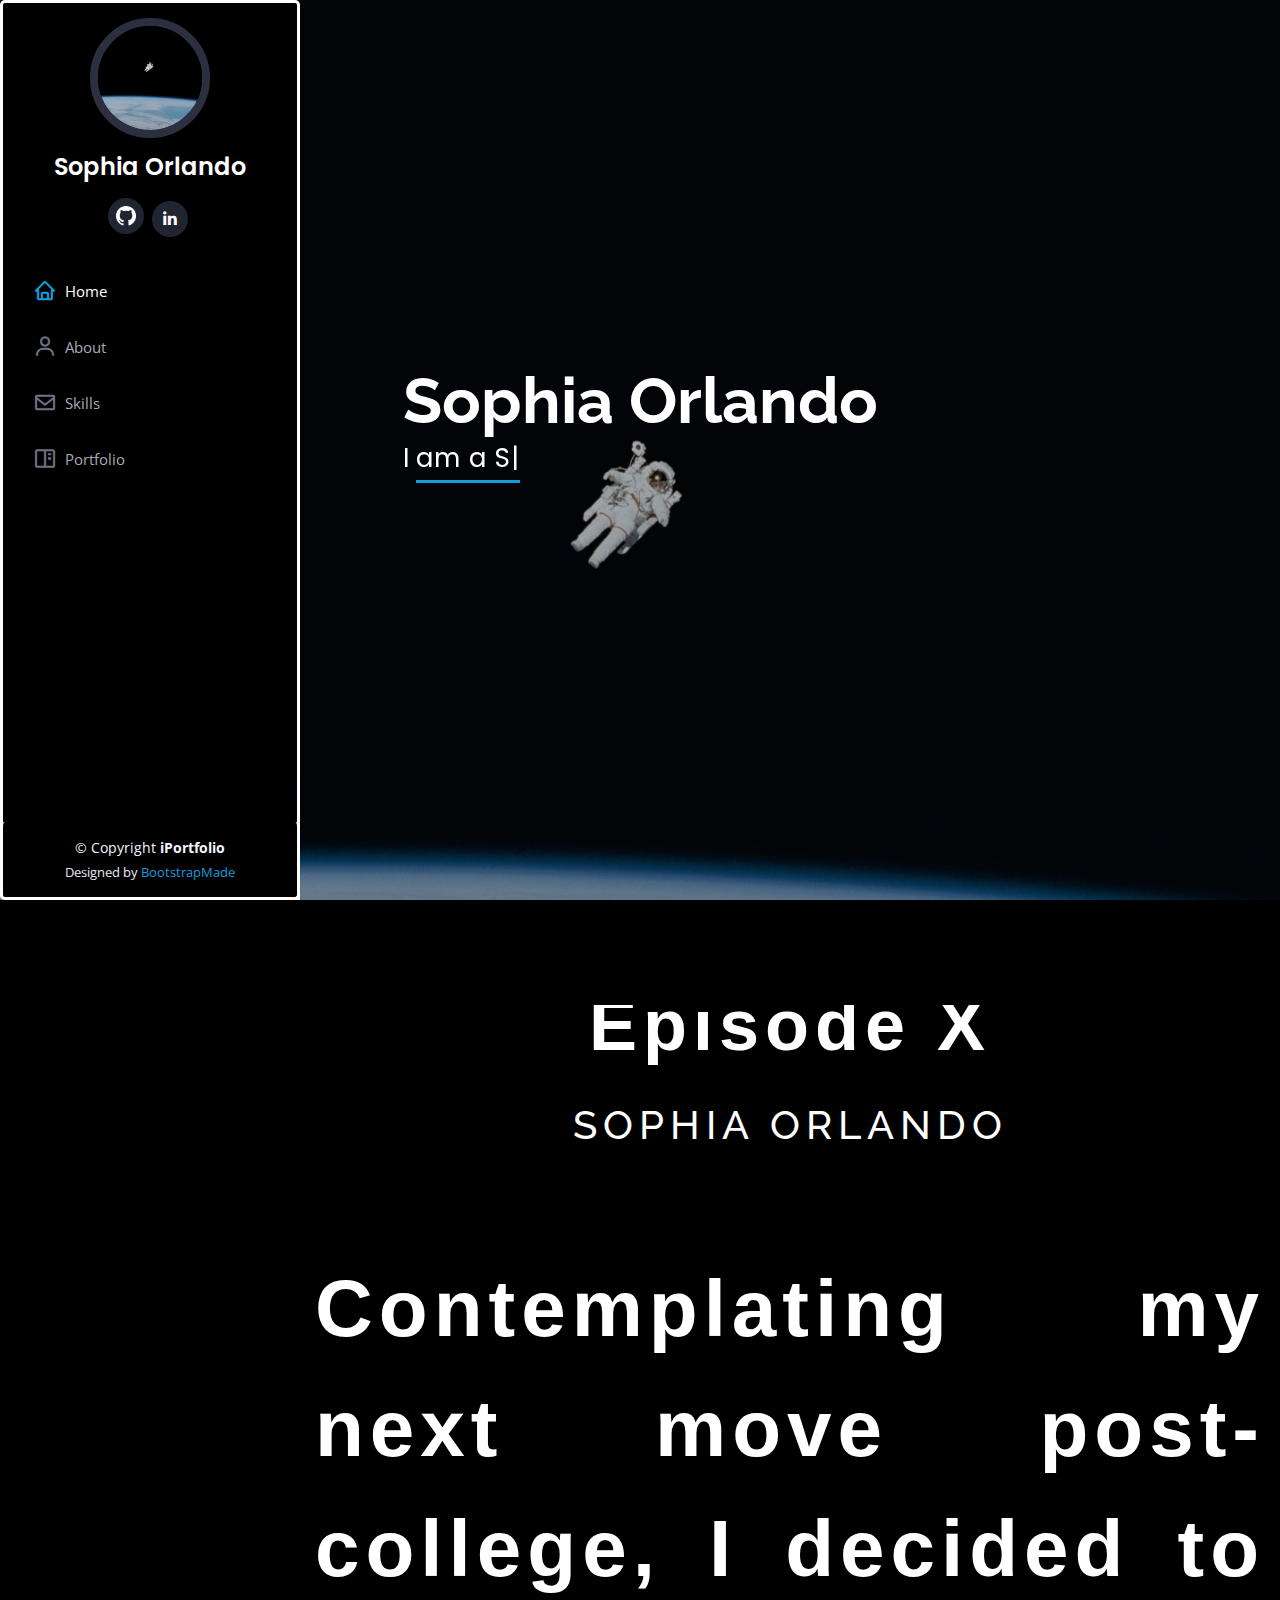
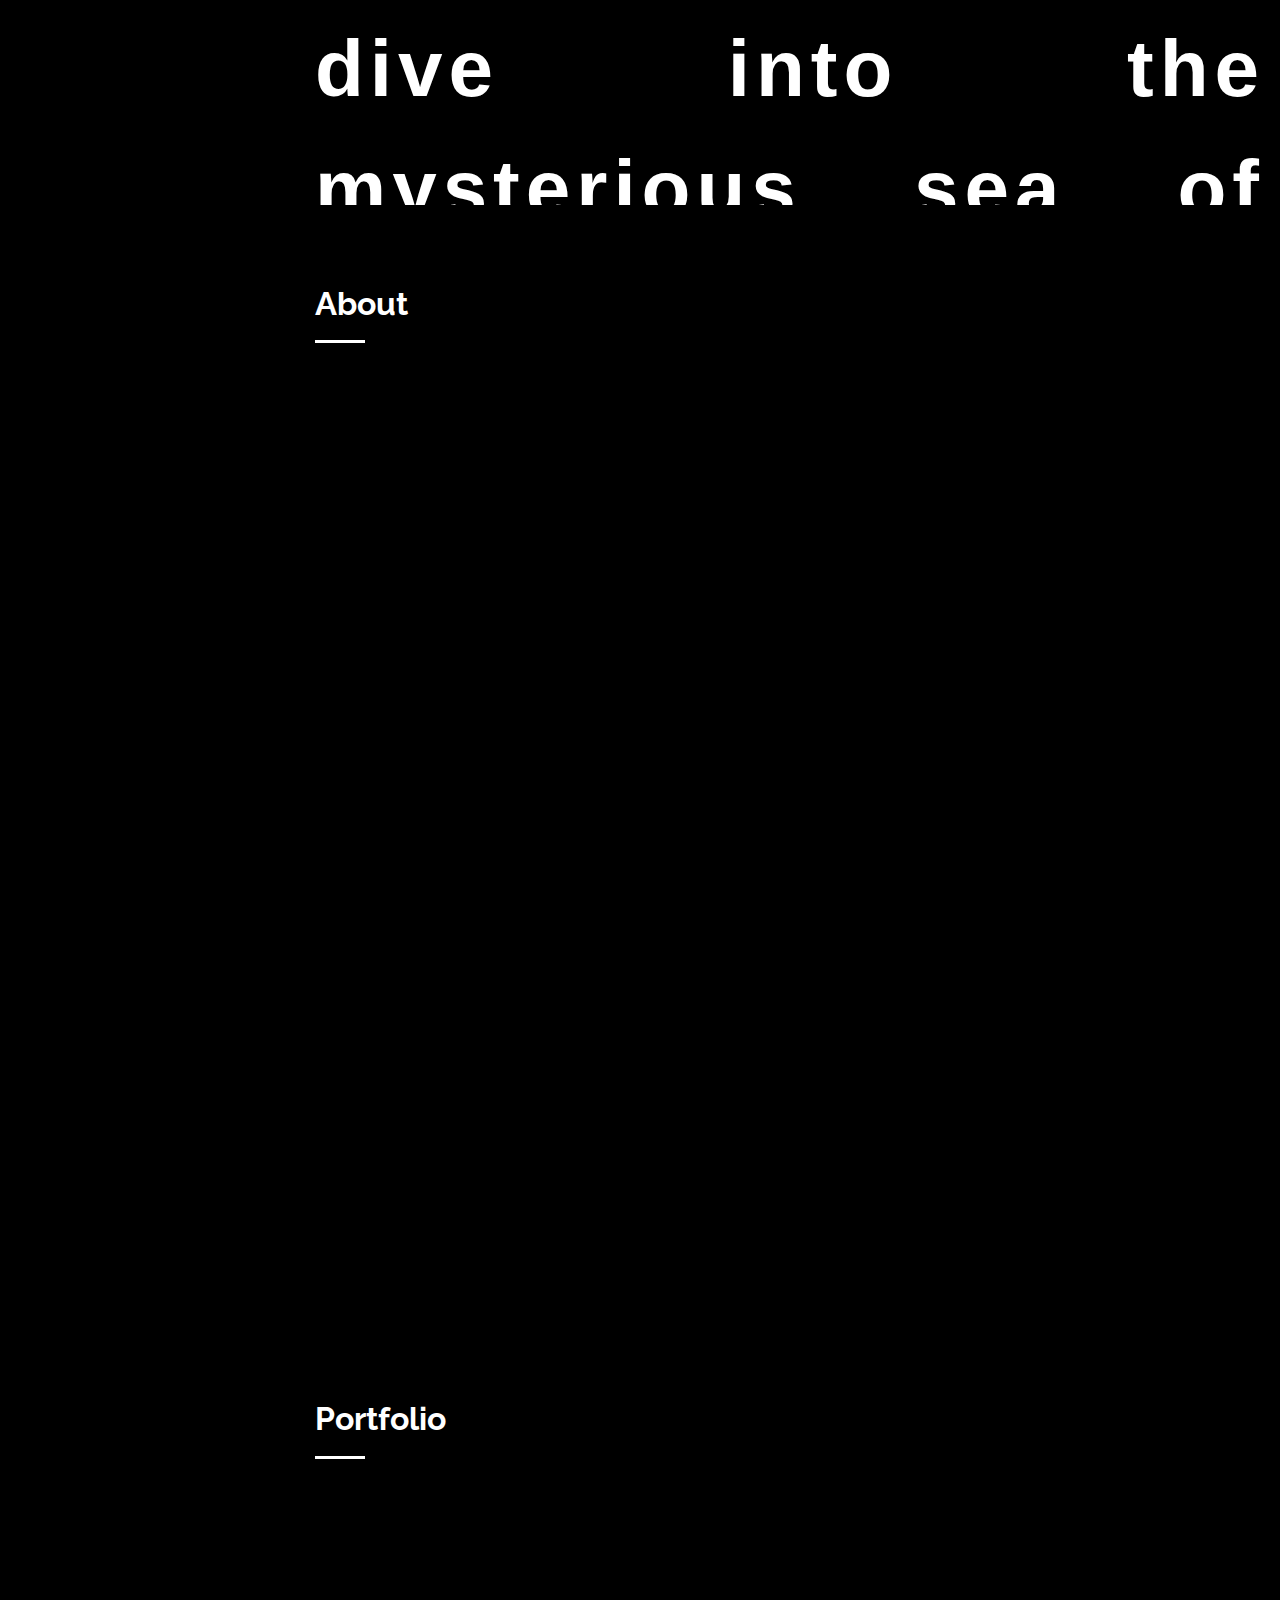
==== commit 489a094f: "updated" ====
--- a/index.html
+++ b/index.html
@@ -185,6 +185,17 @@
 
           <div class="col-lg-4 col-md-6 portfolio-item filter-fullStack">
             <div class="portfolio-wrap">
+              <img src="assets/img/portfolio/steroids.jpg" class="img-fluid" alt="">
+              <div class="portfolio-links">
+                <a href="assets/img/portfolio/steroids.jpg" data-gall="portfolioGallery" class="venobox" title="App 1"><i
+                    class="bx bx-plus"></i></a>
+                <a href="Weather-App.html" title="More Details"><i class="bx bx-link"></i></a>
+              </div>
+            </div>
+          </div>
+
+          <div class="col-lg-4 col-md-6 portfolio-item filter-fullStack">
+            <div class="portfolio-wrap">
               <img src="assets/img/portfolio/NYTS.png" class="img-fluid" alt="">
               <div class="portfolio-links">
                 <a href="assets/img/portfolio/NYTS.png" data-gall="portfolioGallery" class="venobox" title="App 1"><i
